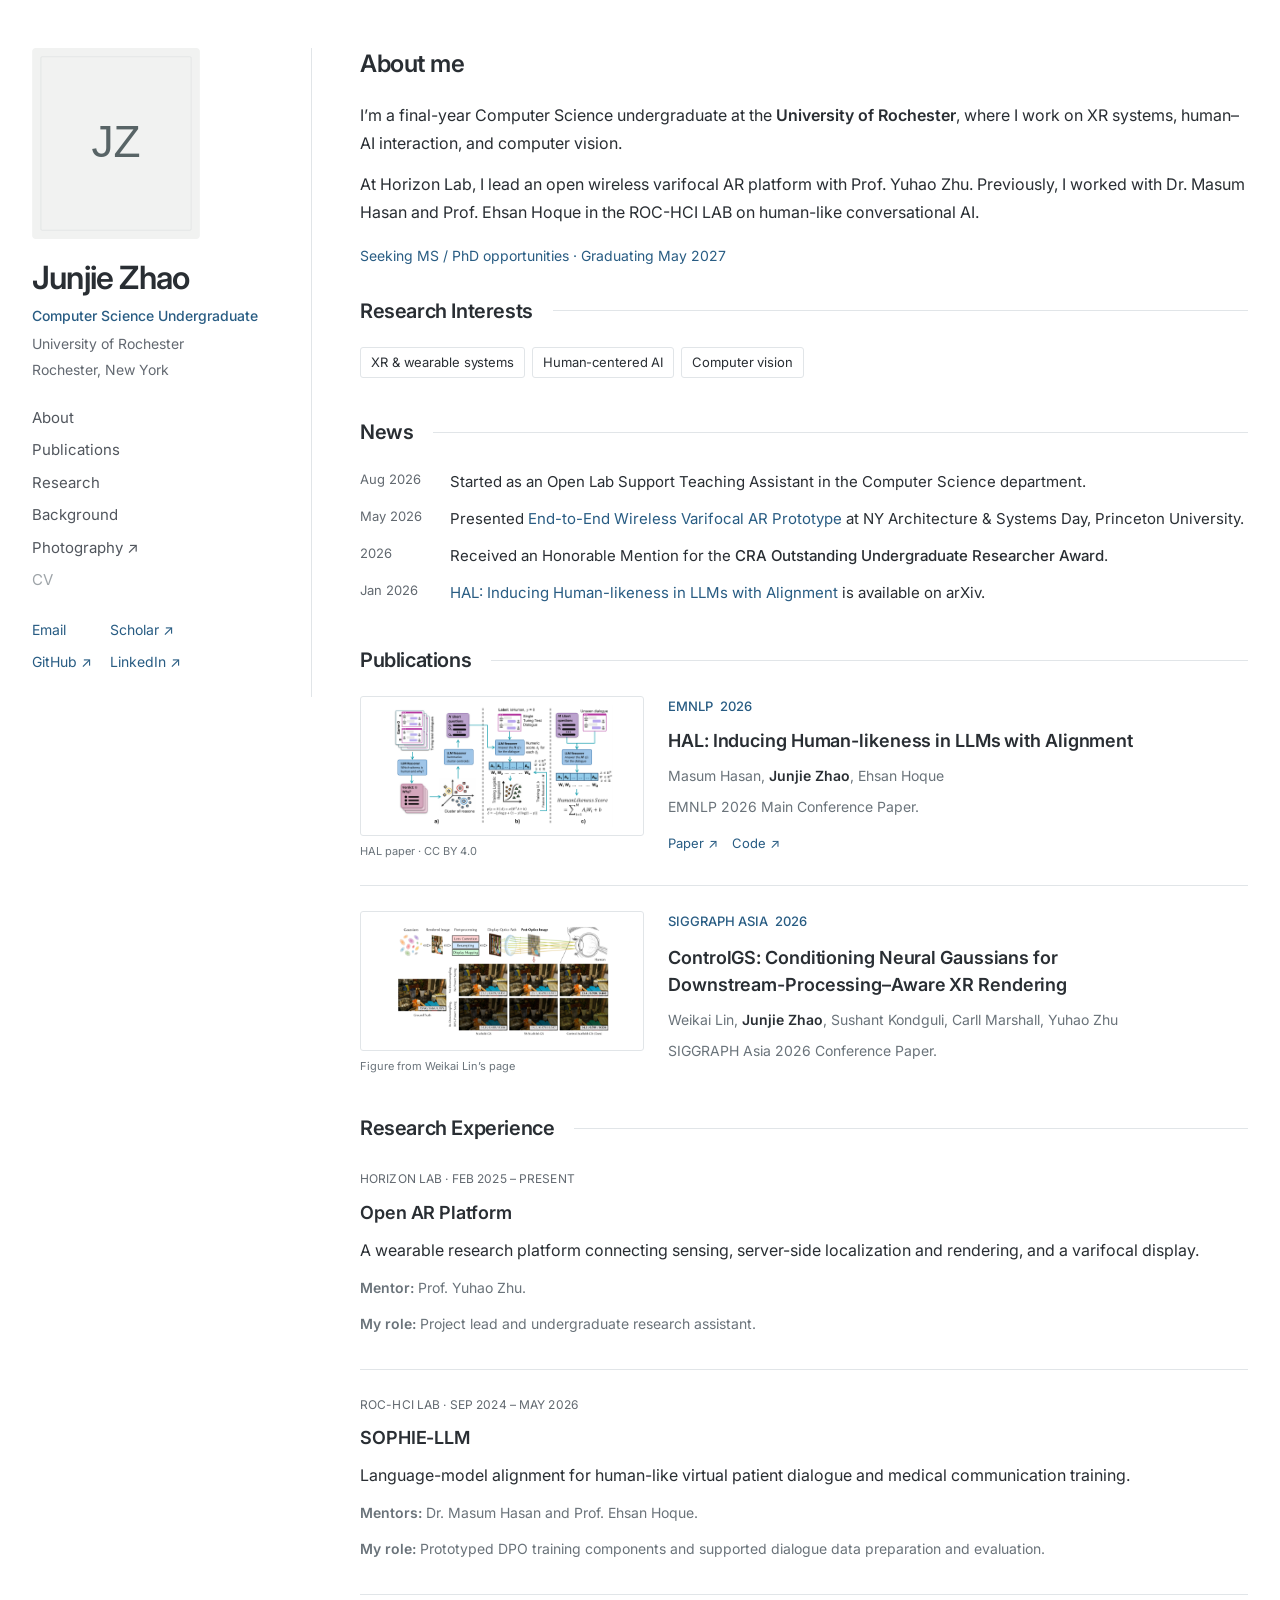
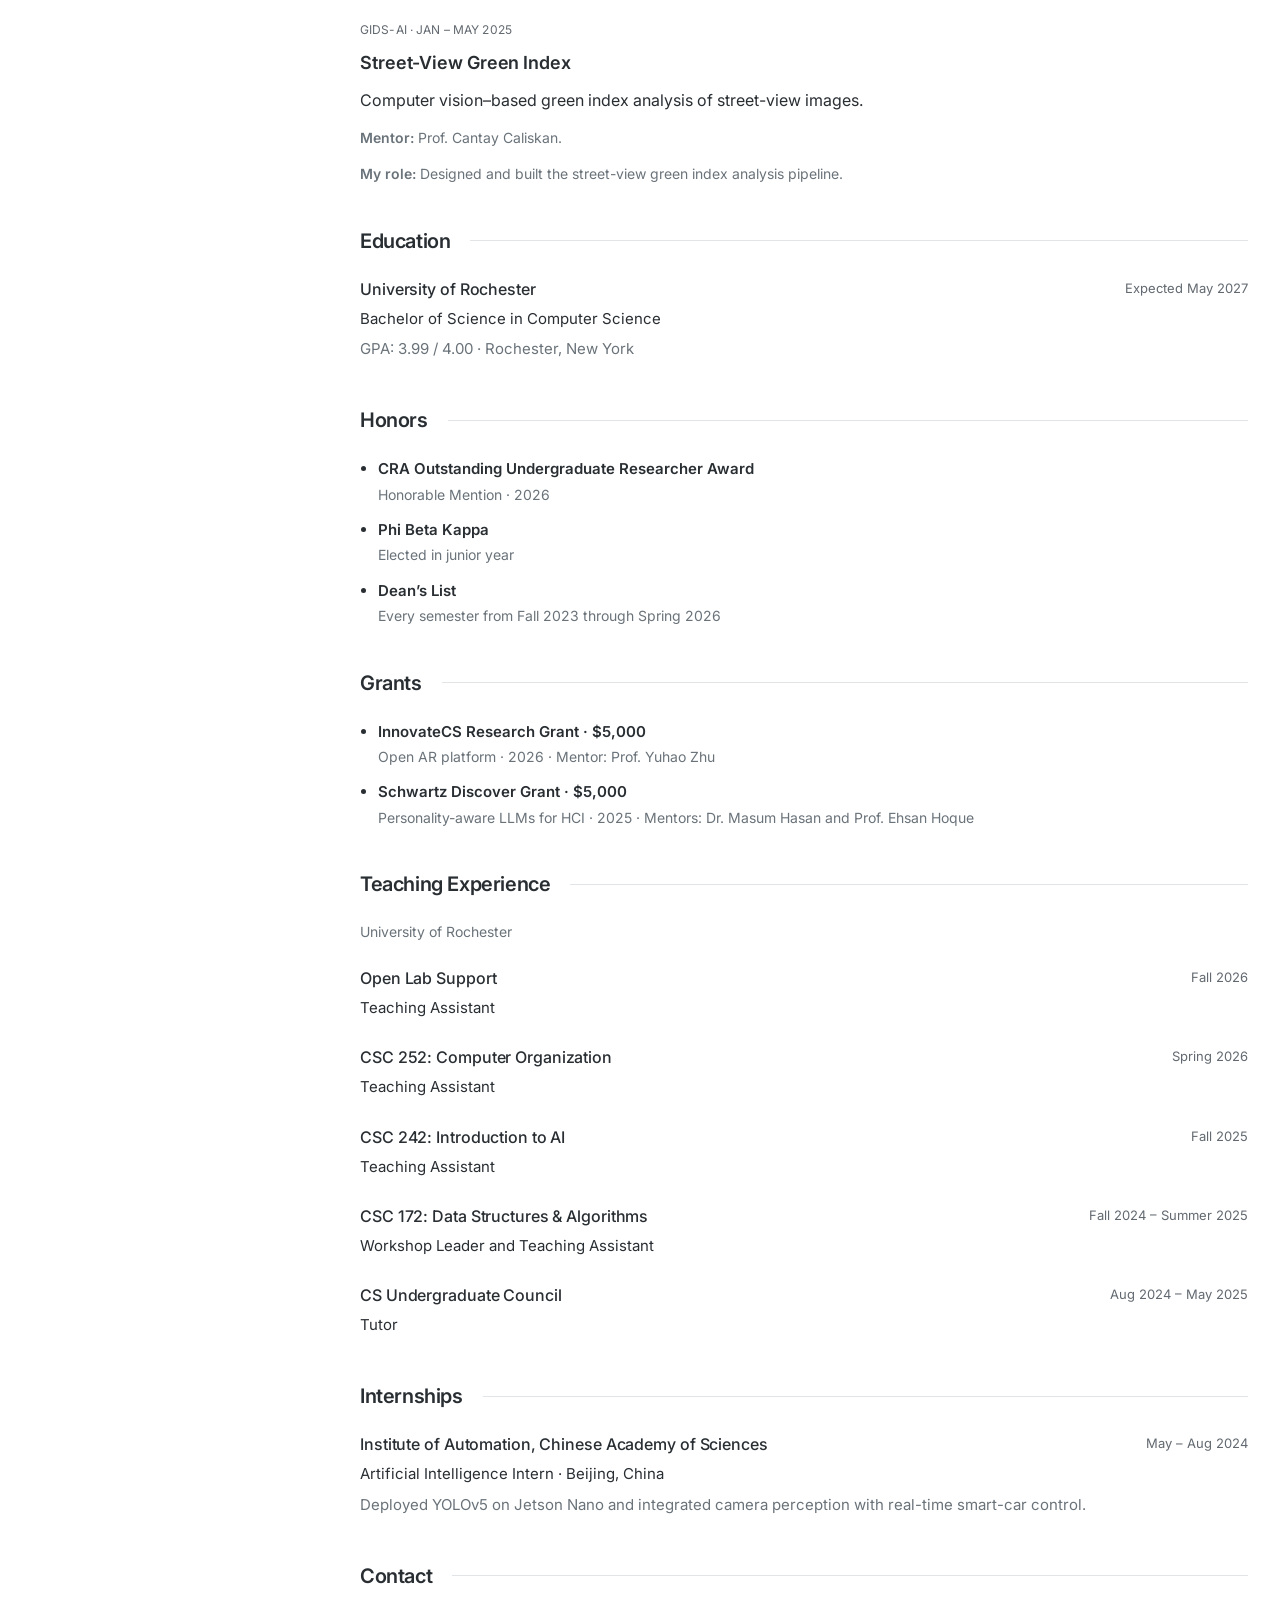
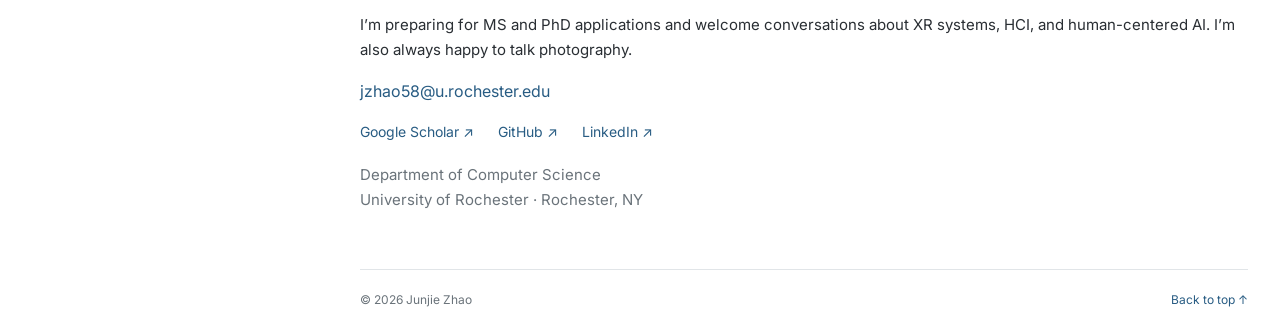
==== index.html @ 43814880 "update" ====
<!doctype html><html lang="en"><head><meta charset="utf-8"><meta name="viewport" content="width=device-width,initial-scale=1"><title>Junjie Zhao | Computer Science</title><meta name="description" content="Junjie Zhao, Computer Science undergraduate at the University of Rochester. Research in XR systems, human–AI interaction, and computer vision."><link rel="icon" href="assets/images/avatar.svg"><link rel="preconnect" href="https://fonts.googleapis.com"><link rel="preconnect" href="https://fonts.gstatic.com" crossorigin><link href="https://fonts.googleapis.com/css2?family=Inter:wght@400;500;600&amp;display=swap" rel="stylesheet"><link rel="stylesheet" href="assets/css/style.css?v=cv-pending"><script src="assets/js/sidebar.js" defer></script></head><body><a class="skip-link" href="#main">Skip to content</a><div class="page"><main id="main" class="scholar-layout">
<aside class="identity" aria-label="Profile">
 <a class="identity-image" href="#about"><img src="assets/images/avatar.svg" alt="JZ monogram; replace with a personal portrait" width="168" height="191"></a>
 <h1>Junjie Zhao</h1><p class="identity-role">Computer Science Undergraduate</p>
 <p class="identity-place">University of Rochester<br>Rochester, New York</p>
 <nav class="rail-navigation" aria-label="Page sections">
   <a href="#about">About</a>
   <a href="#publications">Publications</a>
   <a href="#research-experience">Research</a>
   <a href="#education">Background</a>
   <a href="photography.html">Photography ↗</a>
   <span class="cv-placeholder" aria-disabled="true">CV</span>
 </nav>
 <div class="identity-contact"><a href="mailto:jzhao58@u.rochester.edu">Email</a><a href="https://scholar.google.com/citations?user=uCZuYrAAAAAJ" aria-label="Google Scholar profile">Scholar ↗</a><a href="https://github.com/Junjie31415926">GitHub ↗</a><a href="https://www.linkedin.com/in/junjie-zhao-53808228b/">LinkedIn ↗</a></div>
</aside><div class="scholar-content"><div class="intro" id="about"><h2>About me</h2><p>I’m a final-year Computer Science undergraduate at the <strong>University of Rochester</strong>, where I work on XR systems, human–AI interaction, and computer vision.</p><p>At Horizon Lab, I lead an open wireless varifocal AR platform with Prof. Yuhao Zhu. Previously, I worked with Dr. Masum Hasan and Prof. Ehsan Hoque in the ROC-HCI LAB on human-like conversational AI.</p><p class="application">Seeking MS / PhD opportunities · Graduating May 2027</p></div><section id="research" aria-labelledby="research-heading">
          <div class="section-heading"><h2 id="research-heading">Research Interests</h2></div>
          <div class="interests">
            <article><h3>XR &amp; wearable systems</h3><p>End-to-end AR platforms, sensing and rendering pipelines, and optical system design.</p></article>
            <article><h3>Human-centered AI</h3><p>Human–AI interaction, conversational behavior, and interpretable language-model alignment.</p></article>
            <article><h3>Computer vision</h3><p>Scene understanding, depth-aware image analysis, and perception in real-world systems.</p></article>
          </div>
        </section><section id="news" aria-labelledby="news-heading">
          <div class="section-heading"><h2 id="news-heading">News</h2><span class="muted section-meta">Recent highlights</span></div>
          <ul class="news-list">
            <li><time datetime="2026-08">Aug 2026</time><p>Started as an Open Lab Support Teaching Assistant in the Computer Science department.</p></li>
            <li><time datetime="2026-05">May 2026</time><p>Presented <a href="#project-ar">End-to-End Wireless Varifocal AR Prototype</a> at NY Architecture &amp; Systems Day, Princeton University.</p></li>
            <li><time datetime="2026">2026</time><p>Received an Honorable Mention for the <strong>CRA Outstanding Undergraduate Researcher Award</strong>.</p></li>
            <li><time datetime="2026-01">Jan 2026</time><p><a href="https://arxiv.org/abs/2601.02813" target="_blank" rel="noopener noreferrer">HAL: Inducing Human-likeness in LLMs with Alignment</a> is available on arXiv.</p></li>
          </ul>
        </section><section id="publications" aria-labelledby="publications-heading">
          <div class="section-heading"><h2 id="publications-heading">Publications</h2></div>
          <p class="section-caption">Conference papers</p>
          <div class="publication-list">
            <article class="publication" id="pub-hal"><figure class="paper-figure"><a href="https://arxiv.org/html/2601.02813v1"><img src="assets/images/hal.png" alt="HAL pipeline: interpreting dialogue traits and computing a human-likeness score" width="640" height="360" loading="lazy"></a><figcaption><a href="https://arxiv.org/html/2601.02813v1">HAL paper · CC BY 4.0</a></figcaption></figure>
              <div class="pub-meta"><span class="venue">EMNLP</span><span>2026</span></div>
              <div class="pub-content">
                <h3><a href="https://arxiv.org/abs/2601.02813" target="_blank" rel="noopener noreferrer">HAL: Inducing Human-likeness in LLMs with Alignment</a></h3>
                <p class="authors">Masum Hasan, <strong>Junjie Zhao</strong>, Ehsan Hoque</p>
                <p class="pub-summary">EMNLP 2026 Main Conference Paper.</p>
                <div class="paper-details">
                  <a href="https://arxiv.org/abs/2601.02813" target="_blank" rel="noopener noreferrer">Paper ↗</a><a href="https://github.com/ROC-HCI/hal">Code ↗</a>
                  
                </div>
              </div>
            </article>
            <article class="publication" id="pub-controlgs"><figure class="paper-figure"><a href="https://linwk20.github.io/"><img src="assets/images/controlgs.png" alt="ControlGS rendering pipeline and visual comparisons through display optics" width="640" height="360" loading="lazy"></a><figcaption><a href="https://linwk20.github.io/">Figure from Weikai Lin’s page</a></figcaption></figure>
              <div class="pub-meta"><span class="venue">SIGGRAPH ASIA</span><span>2026</span></div>
              <div class="pub-content">
                <h3>ControlGS: Conditioning Neural Gaussians for Downstream-Processing–Aware XR Rendering</h3>
                <p class="authors">Weikai Lin, <strong>Junjie Zhao</strong>, Sushant Kondguli, Carll Marshall, Yuhao Zhu</p>
                <p class="pub-summary">SIGGRAPH Asia 2026 Conference Paper.</p>
                
              </div>
            </article>
          </div>
        </section><section id="research-experience" aria-labelledby="research-experience-heading">
          <div class="section-heading"><h2 id="research-experience-heading">Research Experience</h2></div>
          <div class="projects-grid">
            <article class="project project-featured" id="project-ar">
              <div class="project-top"><span class="small-label">HORIZON LAB · FEB 2025 – PRESENT</span></div>
              <h3>Open AR Platform</h3>
              <p>A wearable research platform connecting sensing, server-side localization and rendering, and a varifocal display.</p>
              <p class="project-role"><strong>Mentor:</strong> Prof. Yuhao Zhu.</p>
              <p class="project-role"><strong>My role:</strong> Project lead and undergraduate research assistant.</p>
            </article>
            <article class="project" id="project-hal">
              <div class="project-top"><span class="small-label">ROC-HCI LAB · SEP 2024 – MAY 2026</span></div>
              <h3>SOPHIE-LLM</h3>
              <p>Language-model alignment for human-like virtual patient dialogue and medical communication training.</p>
              <p class="project-role"><strong>Mentors:</strong> Dr. Masum Hasan and Prof. Ehsan Hoque.</p>
              <p class="project-role"><strong>My role:</strong> Prototyped DPO training components and supported dialogue data preparation and evaluation.</p>
            </article>
            <article class="project" id="project-devise">
              <div class="project-top"><span class="small-label">GIDS-AI · JAN – MAY 2025</span></div>
              <h3>Street-View Green Index</h3>
              <p>Computer vision–based green index analysis of street-view images.</p>
              <p class="project-role"><strong>Mentor:</strong> Prof. Cantay Caliskan.</p>
              <p class="project-role"><strong>My role:</strong> Designed and built the street-view green index analysis pipeline.</p>
            </article>
          </div>
        </section><section id="education" aria-labelledby="education-heading">
          <div class="section-heading"><h2 id="education-heading">Education</h2></div>
          <div class="education-row"><div><h3>University of Rochester</h3><p>Bachelor of Science in Computer Science</p><p class="muted">GPA: 3.99 / 4.00 · Rochester, New York</p></div><span class="education-year">Expected May 2027</span></div>
        </section>
        <section id="honors" aria-labelledby="honors-heading">
          <div class="section-heading"><h2 id="honors-heading">Honors</h2></div>
          <ul class="recognition-list"><li><strong>CRA Outstanding Undergraduate Researcher Award</strong><span>Honorable Mention · 2026</span></li><li><strong>Phi Beta Kappa</strong><span>Elected in junior year</span></li><li><strong>Dean’s List</strong><span>Every semester from Fall 2023 through Spring 2026</span></li></ul>
        </section>
        <section id="grants" aria-labelledby="grants-heading">
          <div class="section-heading"><h2 id="grants-heading">Grants</h2></div>
          <ul class="recognition-list"><li><strong>InnovateCS Research Grant · $5,000</strong><span>Open AR platform · 2026 · Mentor: Prof. Yuhao Zhu</span></li><li><strong>Schwartz Discover Grant · $5,000</strong><span>Personality-aware LLMs for HCI · 2025 · Mentors: Dr. Masum Hasan and Prof. Ehsan Hoque</span></li></ul>
        </section><section id="teaching-experience" aria-labelledby="teaching-experience-heading">
          <div class="section-heading"><h2 id="teaching-experience-heading">Teaching Experience</h2></div>
          <p class="experience-institution">University of Rochester</p>
          <div class="education-row"><div><h3>Open Lab Support</h3><p>Teaching Assistant</p></div><span class="education-year">Fall 2026</span></div>
          <div class="education-row"><div><h3>CSC 252: Computer Organization</h3><p>Teaching Assistant</p></div><span class="education-year">Spring 2026</span></div>
          <div class="education-row"><div><h3>CSC 242: Introduction to AI</h3><p>Teaching Assistant</p></div><span class="education-year">Fall 2025</span></div>
          <div class="education-row"><div><h3>CSC 172: Data Structures &amp; Algorithms</h3><p>Workshop Leader and Teaching Assistant</p></div><span class="education-year">Fall 2024 – Summer 2025</span></div>
          <div class="education-row"><div><h3>CS Undergraduate Council</h3><p>Tutor</p></div><span class="education-year">Aug 2024 – May 2025</span></div>
        </section>
        <section id="internships" aria-labelledby="internships-heading">
          <div class="section-heading"><h2 id="internships-heading">Internships</h2></div>
          <div class="education-row"><div><h3>Institute of Automation, Chinese Academy of Sciences</h3><p>Artificial Intelligence Intern · Beijing, China</p><p class="muted">Deployed YOLOv5 on Jetson Nano and integrated camera perception with real-time smart-car control.</p></div><span class="education-year">May – Aug 2024</span></div>
        </section><section id="contact" aria-labelledby="contact-heading">
          <div class="section-heading"><h2 id="contact-heading">Contact</h2></div>
          <p>I’m preparing for MS and PhD applications and welcome conversations about XR systems, HCI, and human-centered AI. I’m also always happy to talk photography.</p>
          <div class="contact-actions"><a class="email-link" href="mailto:jzhao58@u.rochester.edu">jzhao58@u.rochester.edu</a></div>
          <div class="contact-profiles"><a href="https://scholar.google.com/citations?user=uCZuYrAAAAAJ">Google Scholar ↗</a><a href="https://github.com/Junjie31415926">GitHub ↗</a><a href="https://www.linkedin.com/in/junjie-zhao-53808228b/">LinkedIn ↗</a></div>
          <p class="contact-address">Department of Computer Science<br>University of Rochester · Rochester, NY</p>
        </section></div></main><footer><span>© 2026 Junjie Zhao</span><a href="#about">Back to top ↑</a></footer></div></body></html>
---- assets/css/style.css ----
:root{--font-sans:"Inter",-apple-system,BlinkMacSystemFont,"Segoe UI",Arial,sans-serif}
[hidden]{display:none!important}*{box-sizing:border-box}html{scroll-padding-top:24px}body{--bg:#fff;--ink:#292e33;--muted:#6a737a;--line:#e1e5e8;--accent:#285c83;margin:0;background:var(--bg);color:var(--ink);font:16px/1.7 -apple-system,BlinkMacSystemFont,"Segoe UI",Arial,sans-serif;-webkit-font-smoothing:antialiased}.page{max-width:1000px;margin:auto;padding:42px 45px}h1,h2,h3{line-height:1.35;margin:0;font-weight:500}h1{font-size:36px;letter-spacing:-1px}h2{font-size:23px;letter-spacing:-.4px}h3{font-size:17px;letter-spacing:-.1px}a{color:var(--accent);text-decoration:none;text-underline-offset:4px}a:hover{text-decoration:underline}:focus-visible{outline:2px solid var(--accent);outline-offset:4px}p{margin:0 0 14px}strong{font-weight:600}img{max-width:100%;height:auto;display:block}.portrait{width:120px;height:120px;object-fit:cover;border-radius:50%;background:#f5f6f7}.intro{margin:0 0 32px}.intro h1{margin-bottom:5px}.affiliation{font-size:14px;color:var(--muted);margin-bottom:21px}.application{font-size:14px;color:var(--accent);margin-top:18px}.links,nav{display:flex;gap:22px;flex-wrap:wrap;font-size:14px}.links{margin-top:20px}nav a{color:var(--muted)}.top{display:flex;justify-content:space-between;align-items:baseline;gap:25px;padding-bottom:22px;margin-bottom:30px;border-bottom:1px solid var(--line)}.top>a{font-size:22px;color:var(--ink);font-weight:500}.top nav{font-size:14px;gap:20px}.intro-copy{min-width:0}section{margin-top:35px;min-width:0}.section-heading{display:flex;align-items:baseline;justify-content:space-between;gap:18px;margin-bottom:19px}.section-meta,.section-caption{display:none}.publication{margin:0 0 25px}.publication:last-child{margin-bottom:0}.pub-meta{display:flex;gap:10px;font-size:12px;color:var(--accent);margin-bottom:6px}.publication h3{font-size:17px;font-weight:500;line-height:1.5;margin-bottom:6px}.publication h3 a{color:var(--accent)}.authors{font-size:14px;margin-bottom:3px;color:var(--muted)}.authors strong{color:var(--ink)}.pub-summary{font-size:14px;margin-bottom:6px;color:var(--muted)}.paper-details{display:flex;flex-wrap:wrap;gap:18px;font-size:14px;margin-top:7px}.paper-details details{max-width:100%}.paper-details details[open]{flex-basis:100%}summary{color:var(--accent);cursor:pointer;font-size:14px}pre{background:#f7f8f9;border:1px solid var(--line);padding:16px;overflow:auto;font:12px/1.65 ui-monospace,monospace;max-width:100%}.interests{display:grid;grid-template-columns:repeat(3,minmax(0,1fr));gap:22px}.interests h3{font-size:15px;margin-bottom:7px}.interests p{font-size:14px;color:var(--muted);margin:0}.news-list{list-style:none;padding:0;margin:0}.news-list li{display:grid;grid-template-columns:80px 1fr;gap:15px;margin-bottom:10px}.news-list time{font-size:12px;line-height:2;color:var(--muted)}.news-list p{font-size:14px;margin:0}.project{padding:20px 0;border-top:1px solid var(--line)}.project:first-child{border:0;padding-top:0}.project:last-child{padding-bottom:0}.small-label{font-size:12px;color:var(--muted)}.project h3{margin:7px 0 10px}.project p{margin-bottom:12px}.project-role{font-size:14px;color:var(--muted)}.project-footnote{font-size:13px;color:var(--muted);margin-top:12px}.project details p{margin-top:12px}.tags{display:flex;flex-wrap:wrap;gap:14px;color:var(--muted);font-size:12px;margin-bottom:12px}.text-link{display:inline-block;font-size:14px;margin-top:10px}.education-row{display:flex;justify-content:space-between;align-items:start;gap:25px;margin:0 0 22px}.education-row h3{margin-bottom:5px}.education-row p{font-size:14px;margin-bottom:4px}.education-year{font-size:13px;color:var(--muted);white-space:nowrap}.recognition-list{font-size:14px;padding-left:18px;margin:15px 0 0}.recognition-list li{margin:10px 0}.recognition-list span{display:block;color:var(--muted);font-size:13px}.muted,.experience-note,.contact-address{color:var(--muted)}.experience-note{font-size:14px}.photo-grid{display:grid;grid-template-columns:repeat(3,minmax(0,1fr));gap:18px}.photo{margin:0}.photo img{width:100%;aspect-ratio:1.5;object-fit:cover}.photo-title{display:none}.photo-credit{font-size:12px;color:var(--muted)}.photo figcaption{line-height:1.6;margin-top:8px}.gallery-notice,.gallery-note{font-size:12px;color:var(--muted)}.gallery-note{margin-top:15px}.contact-actions{font-size:16px;overflow-wrap:anywhere;margin:15px 0}.contact-address{font-size:14px}footer{display:flex;justify-content:space-between;gap:20px;border-top:1px solid var(--line);margin-top:50px;padding-top:20px;color:var(--muted);font-size:12px}.skip-link{position:absolute;top:-100px;left:15px;background:#fff;z-index:5;padding:8px}.skip-link:focus{top:10px}.mini-label{color:var(--muted);font-size:13px}.divider-nav{border-top:1px solid var(--line);border-bottom:1px solid var(--line);padding:13px 0;margin:26px 0 35px}::selection{background:#d9e7f1;color:#203a50}@media(max-width:760px){.page{padding:26px 24px}.top{flex-direction:column;gap:15px}.top nav{gap:15px}.interests{grid-template-columns:1fr;gap:15px}.education-row{display:block}.education-year{white-space:normal}.photo-grid{gap:12px}.intro h1{font-size:32px}h2{font-size:22px}.links,nav{gap:18px}.news-list li{grid-template-columns:68px minmax(0,1fr);gap:12px}}@media(max-width:450px){.page{padding:23px 20px}.photo-grid{grid-template-columns:1fr}.photo{margin-bottom:12px}.news-list time{font-size:12px}.top nav{font-size:13px}}

/* Quiet typography, keyboard access, and motion that respects system settings. */
body{font-family:var(--font-sans)}
h1,h2,h3{text-wrap:balance}p,li{overflow-wrap:break-word}main,aside,.pub-content{min-width:0}
a{transition:color .16s ease,text-decoration-color .16s ease}summary{width:fit-content;max-width:100%;padding:3px 0}
details[open]>summary{margin-bottom:10px}details>pre{margin-top:10px}pre{white-space:pre-wrap;overflow-wrap:anywhere}
.paper-details a,.paper-details summary{font-size:13px}.publication h3{font-weight:500}
.intro h1,.profile-rail h1{font-family:var(--font-sans);font-weight:400}
.contact-actions{overflow-wrap:anywhere}.profile-rail>p,.small-label,.education-year,.news-list time{color:#626970}
.links a,.rail-links a{padding:3px 0}.portrait{flex-shrink:0}
@media(prefers-reduced-motion:no-preference){html{scroll-behavior:smooth}a:hover{transition-duration:.15s}}
@media(prefers-reduced-motion:reduce){*{animation:none!important;transition:none!important;scroll-behavior:auto!important}}
@media print{.page{max-width:none;padding:0}body{font-size:11pt}.profile-rail{position:static}.skip-link,nav,.rail-navigation{display:none}.publication,.project{break-inside:avoid}a{color:inherit}footer{margin-top:20px}}

.page{max-width:1280px;padding:0 32px}.scholar-layout{display:grid;grid-template-columns:280px minmax(0,1fr);gap:0}
.identity{align-self:start;position:sticky;top:var(--sidebar-offset,24px);margin-top:48px;padding:0 32px 24px 0;max-height:none;overflow:visible;border-right:1px solid var(--line)}
.identity-image{display:block;width:168px;margin-bottom:20px}.identity-image img{width:168px;height:191px;border-radius:4px}
.identity h1{font:600 32px/1.2 var(--font-sans);letter-spacing:-.8px;margin:0 0 8px}
.identity-role{font-size:14px;font-weight:500;color:var(--accent);line-height:1.5;margin:0 0 5px}.identity-place{font-size:14px;color:#636971;line-height:1.8;margin-bottom:20px}
.rail-navigation{display:flex;flex-direction:column;gap:3px;font-size:15px;margin:0}.rail-navigation a{padding:5px 0;color:#51565d}
.rail-navigation a:hover{color:var(--accent)}.beyond{border-top:1px solid var(--line);padding-top:20px;margin-top:8px}.beyond>span{display:block;font-size:12px;letter-spacing:0;text-transform:none;color:#687078;margin-bottom:10px}.beyond>a{display:flex;justify-content:space-between;font-size:14px;color:var(--accent)}
.identity-contact{display:grid;grid-template-columns:repeat(2,max-content);gap:8px 18px;margin-top:22px;font-size:14px}.identity-small{font-size:12px;color:#6a7179;margin:11px 0 0}
.scholar-content{padding:48px 0 0 48px;min-width:0}.scholar-content .intro{margin-bottom:28px}.scholar-content .intro>h2{font:600 24px/1.35 var(--font-sans);letter-spacing:-.5px;margin-bottom:21px}.scholar-content .intro>p{font-size:16px;line-height:1.75;margin-bottom:13px}.scholar-content .intro .application{font-size:14px;margin-top:18px;color:var(--accent)}
.scholar-content section{margin-top:40px}.section-heading{margin-bottom:22px;display:flex;align-items:center;gap:20px}.section-heading:after{content:"";height:1px;background:var(--line);flex:1}.section-heading h2{font:600 20px/1.4 var(--font-sans);text-transform:none;letter-spacing:-.4px;color:var(--ink)}
#research .interests{display:flex;flex-wrap:wrap;gap:7px}#research .interests article{border:1px solid var(--line);padding:5px 10px;border-radius:3px}#research .interests h3{font:400 13px/1.5 var(--font-sans);margin:0}#research .interests p{display:none}#research{margin-top:22px}
 .news-list li{grid-template-columns:76px minmax(0,1fr);gap:14px;margin-bottom:10px}.news-list time{font-size:13px;line-height:1.8}.news-list p{font-size:15px;line-height:1.8}.news-list strong{font-weight:500}
.publication{display:grid;grid-template-columns:minmax(180px,32%) minmax(0,1fr);gap:0 24px;padding:0 0 25px;margin:0 0 25px;border-bottom:1px solid var(--line)}.publication:last-child{border-bottom:0;padding-bottom:0;margin-bottom:0}
.publication .paper-figure{grid-column:1;grid-row:1/3;align-self:stretch;display:flex;flex-direction:column;min-height:0;margin:0}.paper-figure>a{position:relative;display:block;flex:1;min-height:140px;background:white;border:1px solid var(--line);border-radius:3px}.paper-figure img{position:absolute;inset:8px;width:calc(100% - 16px);height:calc(100% - 16px);object-fit:contain}.paper-figure figcaption{flex:none;font-size:11px;line-height:1.5;margin-top:7px;color:var(--muted)}.paper-figure figcaption a{color:var(--muted)}
.publication .pub-meta{grid-column:2;display:flex;flex-wrap:wrap;gap:7px;font-size:13px;font-weight:500;line-height:1.6;margin:0 0 7px}.publication .pub-content{grid-column:2}.publication h3,.publication h3 a{font:600 18px/1.5 var(--font-sans);color:var(--ink);text-decoration:none}.publication h3 a:hover{text-decoration:underline;text-decoration-thickness:1px}.publication h3{margin-bottom:9px}.authors{font-size:14px;line-height:1.8}.pub-summary{font-size:14px;line-height:1.75;margin-top:7px}.paper-details{gap:14px;margin-top:9px}.paper-details>a{padding:3px 0}.paper-details a,.paper-details summary{font-size:13px}
.project h3{font:600 18px/1.5 var(--font-sans)}.project p{font-size:16px;line-height:1.75}.project .project-role{font-size:14px}.project .project-footnote{font-size:13px}.small-label{font-size:12px;letter-spacing:.01em}.tags{font-size:13px;gap:14px}.project summary{font-size:14px}.education-row h3{font:500 16px/1.5 var(--font-sans)}.education-row p,.recognition-list{font-size:15px;line-height:1.75}.education-row{gap:14px}.education-year{font-size:13px}.recognition-list span{font-size:14px}.experience-note{font-size:14px}.scholar-content #contact p{font-size:15px}.contact-actions{font-size:16px}.page>footer{margin:42px 0 0 328px;padding:20px 0 26px;font-size:12px}
@media(max-width:1000px){.scholar-layout{grid-template-columns:250px minmax(0,1fr)}.identity{padding-right:28px}.scholar-content{padding-left:32px}.publication{grid-template-columns:minmax(168px,32%) minmax(0,1fr);gap:0 20px}.page>footer{margin-left:282px}.education-row{display:block}}
@media(max-width:820px){.page{padding:0 24px}.scholar-layout{display:block}.identity{position:static;top:auto;margin-top:0;max-height:none;padding:30px 0 24px;border-right:0;border-bottom:1px solid var(--line)}.identity-image{float:right;width:104px;margin:0 0 18px 20px}.identity-image img{width:104px;height:118px}.identity h1{font-size:32px}.identity-place{margin-bottom:18px}.rail-navigation{clear:both;flex-direction:row;flex-wrap:wrap;gap:5px 19px;margin:0}.beyond{padding:15px 0 0;margin:13px 0 0;display:flex;align-items:baseline;gap:20px}.beyond>span{margin:0}.beyond>a{gap:20px}.identity-contact{margin-top:15px}.identity-small{display:none}.scholar-content{padding:29px 0 0}.scholar-content .intro>h2{font-size:24px}.scholar-content .intro>p{font-size:16px}.page>footer{margin:35px 0 0}.publication{grid-template-columns:minmax(180px,32%) minmax(0,1fr)}}
@media(max-width:440px){.page{padding:0 20px}.publication{grid-template-columns:1fr}.publication .paper-figure{grid-column:1;grid-row:auto;width:100%;margin-bottom:14px}.paper-figure>a{max-width:none;min-height:0}.paper-figure figcaption{font-size:11px}.publication .pub-meta,.publication .pub-content{grid-column:1}.publication h3,.publication h3 a{font-size:18px}.authors{font-size:14px}.identity-role{max-width:170px}.news-list li{grid-template-columns:70px minmax(0,1fr);gap:10px}}
@media print{.identity{position:static;top:auto;margin-top:0;max-height:none}.scholar-layout{grid-template-columns:170px 1fr}.scholar-content{padding:0 0 0 25px}.identity{padding-top:0}.paper-figure{break-inside:avoid}.page>footer{margin-left:0}}

body.photo-page{background:#fff}.photo-page .page{max-width:1000px;padding:38px 36px}.photo-top{display:flex;justify-content:space-between;align-items:baseline;gap:24px;border-bottom:1px solid var(--line);padding-bottom:20px}.photo-top>a{color:var(--ink);font:600 20px/1.4 var(--font-sans);letter-spacing:-.4px}.photo-top nav{font-size:14px;gap:20px}.photo-top [aria-current]{color:var(--accent)}
.photo-intro{max-width:640px;padding:55px 0 18px}.photo-intro h1{font:600 36px/1.2 var(--font-sans);letter-spacing:-1px;margin-bottom:18px}.photo-intro p{color:var(--muted);font-size:16px;line-height:1.9}.photo-page #photography{margin:18px 0 0}.photo-page #photography>.section-heading{display:none}.photo-page .gallery-notice{max-width:670px;font-size:13px;line-height:1.8;margin-bottom:24px}.photo-page .photo-grid{grid-template-columns:1fr 1fr;gap:32px 25px}.photo-page .photo:first-child{grid-column:1/-1}.photo-page .photo:first-child img{aspect-ratio:1.8}.photo-page .photo img{aspect-ratio:1.25;border-radius:2px;transition:opacity .2s}.photo-page .photo a:hover img{opacity:.91}.photo-page .photo figcaption{display:flex;justify-content:space-between;flex-wrap:wrap;gap:5px;margin-top:12px}.photo-page .photo-title{display:inline;font-size:14px;color:var(--ink)}.photo-page .photo-credit{font-size:12px}.photo-page .gallery-note{margin:30px 0;font-size:12px}.photo-page footer{margin:42px 0 0;padding:20px 0;font-size:12px}
@media(max-width:600px){.photo-page .page{padding:26px 22px}.photo-top{align-items:center}.photo-top nav{gap:13px}.photo-intro{padding-top:38px}.photo-intro h1{font-size:32px}.photo-page .photo-grid{grid-template-columns:1fr;gap:28px}.photo-page .photo:first-child{grid-column:auto}.photo-page .photo:first-child img{aspect-ratio:1.5}.photo-page .photo img{aspect-ratio:1.5}}

/* Separate academic background, teaching, and industry experience. */
.experience-institution{font-size:14px;color:var(--muted);margin:0 0 22px}
#teaching-experience .education-row{margin-bottom:20px}
#teaching-experience .education-row:last-child,#internships .education-row:last-child{margin-bottom:0}
.rail-navigation{gap:1px}.rail-navigation a{padding-top:3px;padding-bottom:3px}

.contact-profiles{display:flex;flex-wrap:wrap;gap:12px 24px;margin:0 0 18px;font-size:14px}

/* Stack paper figures before the text when two columns would become cramped. */
@media(max-width:600px){
 .publication{grid-template-columns:minmax(0,1fr)}
 .publication .paper-figure{grid-column:1;grid-row:auto;display:block;width:100%;max-width:360px;margin:0 0 18px}
 .paper-figure>a{min-height:0;aspect-ratio:1.8}
 .publication .pub-meta,.publication .pub-content{grid-column:1}
}

/* CV remains inactive until the external document link is supplied. */
.cv-placeholder{color:var(--muted);opacity:.65}
.rail-navigation .cv-placeholder{padding:3px 0}
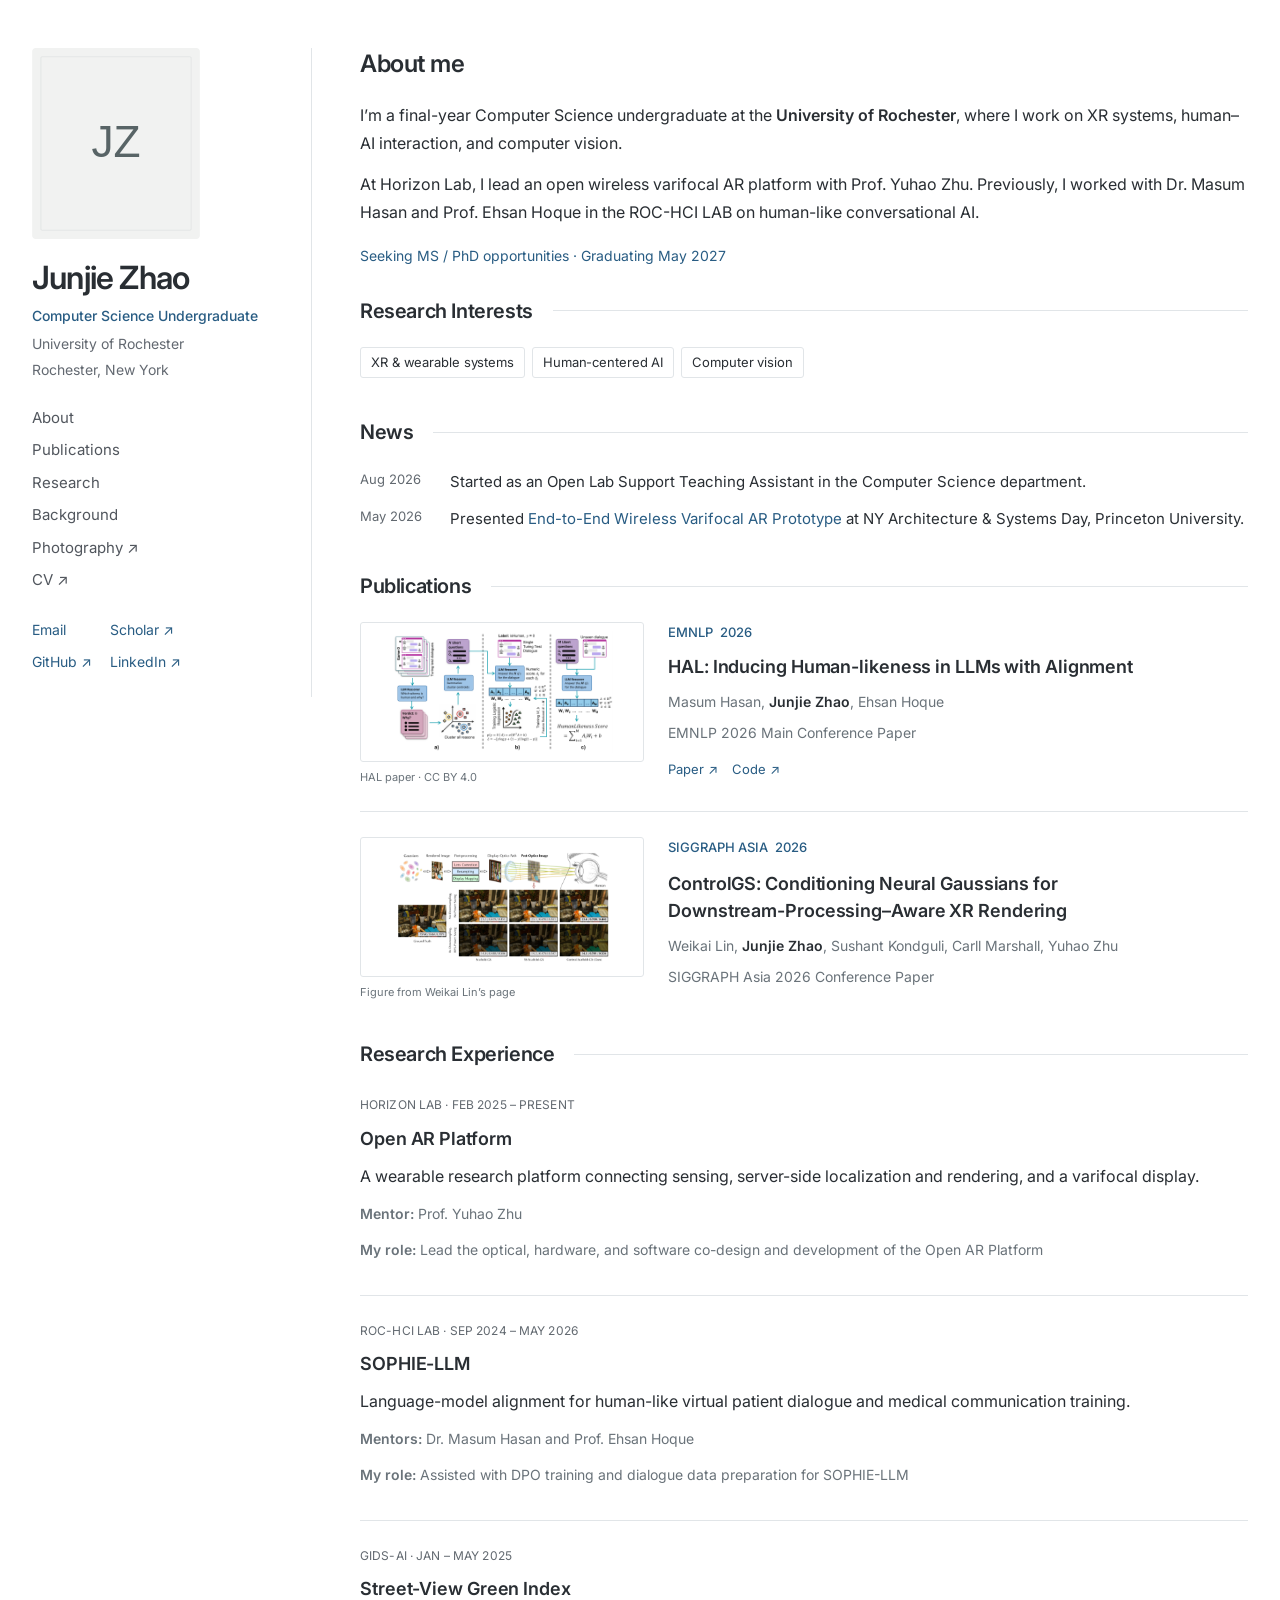
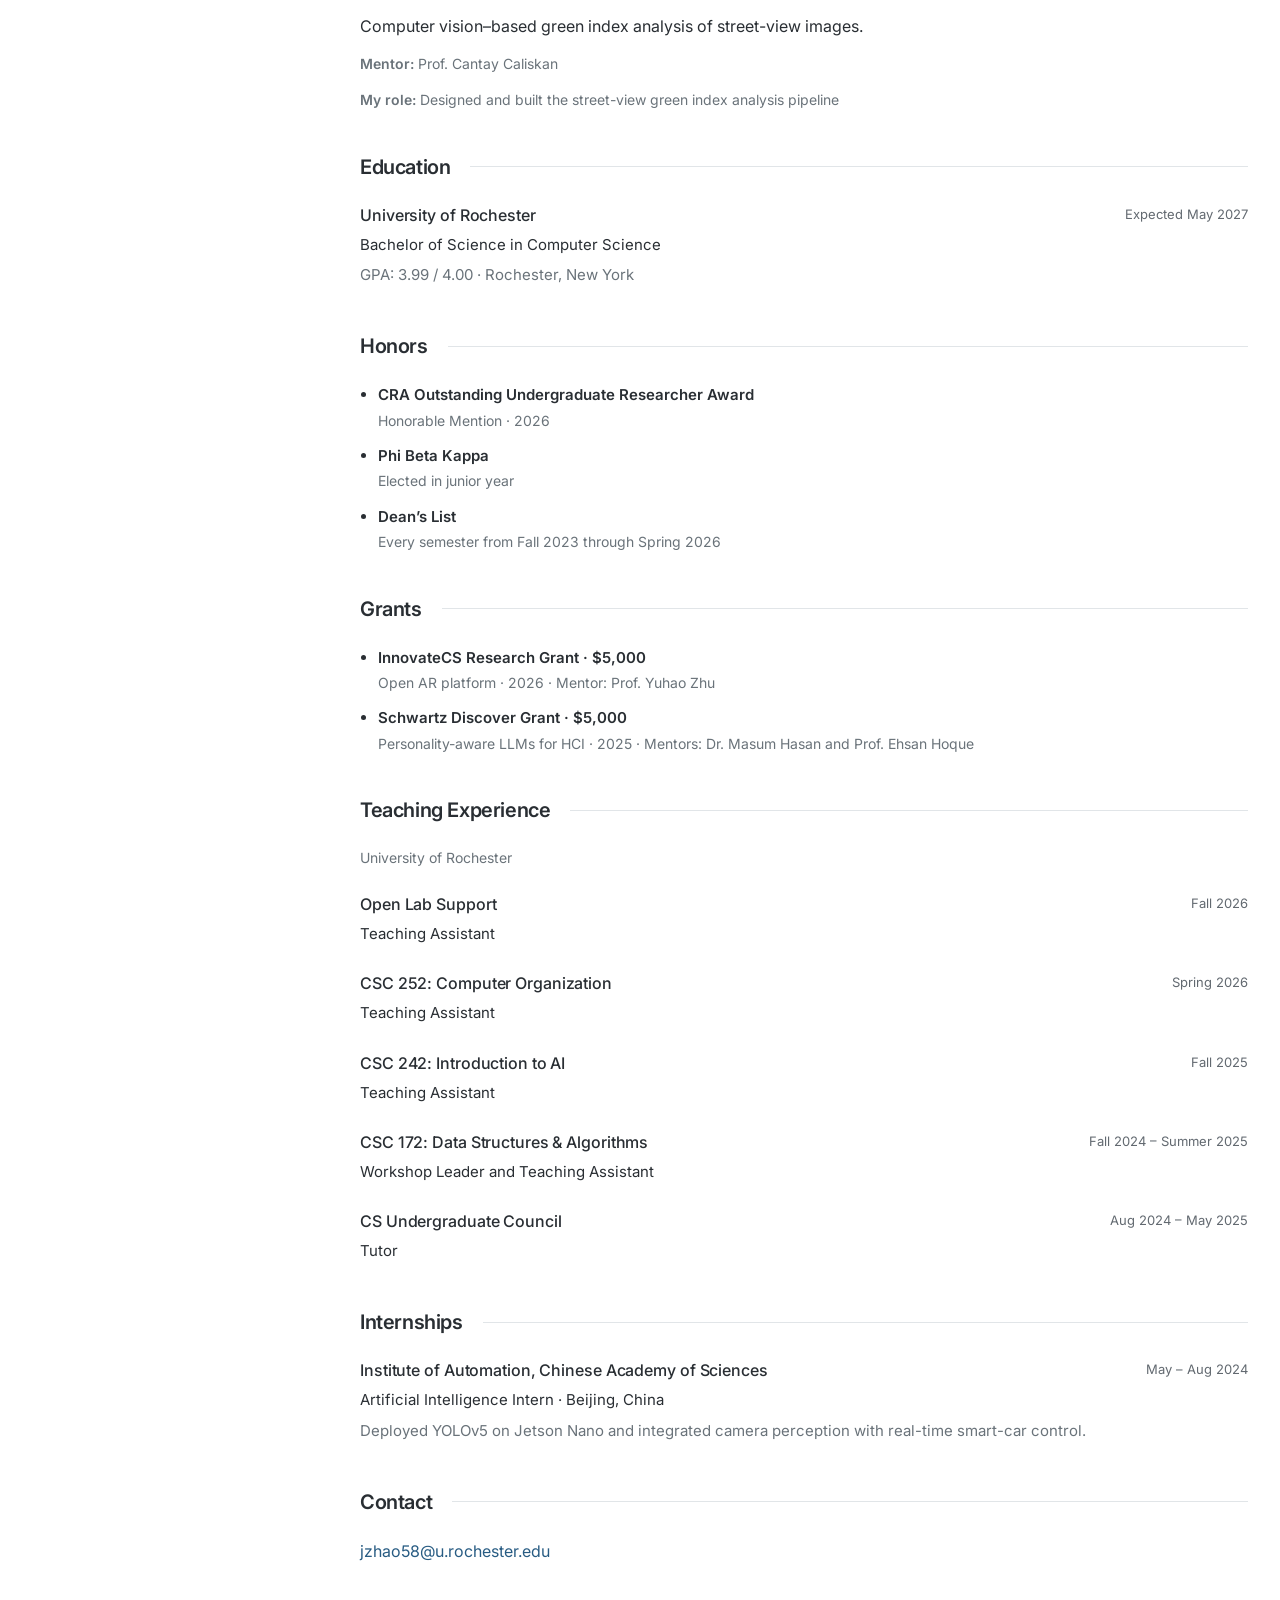
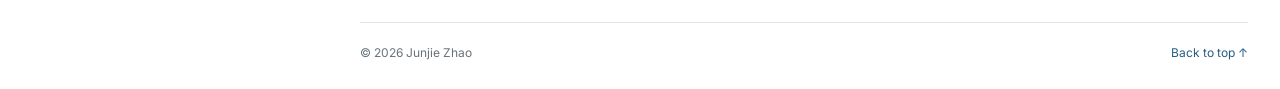
==== commit 8a5db3bc: "update" ====
--- a/index.html
+++ b/index.html
@@ -1,4 +1,17 @@
-<!doctype html><html lang="en"><head><meta charset="utf-8"><meta name="viewport" content="width=device-width,initial-scale=1"><title>Junjie Zhao | Computer Science</title><meta name="description" content="Junjie Zhao, Computer Science undergraduate at the University of Rochester. Research in XR systems, human–AI interaction, and computer vision."><link rel="icon" href="assets/images/avatar.svg"><link rel="preconnect" href="https://fonts.googleapis.com"><link rel="preconnect" href="https://fonts.gstatic.com" crossorigin><link href="https://fonts.googleapis.com/css2?family=Inter:wght@400;500;600&amp;display=swap" rel="stylesheet"><link rel="stylesheet" href="assets/css/style.css?v=cv-pending"><script src="assets/js/sidebar.js" defer></script></head><body><a class="skip-link" href="#main">Skip to content</a><div class="page"><main id="main" class="scholar-layout">
+<!doctype html><html lang="en"><head><script>
+// Fresh homepage visits and reloads start at About; keep section links and history navigation.
+(() => {
+  const navigation = performance.getEntriesByType('navigation')[0];
+  if (location.hash || (navigation && navigation.type === 'back_forward')) return;
+  if ('scrollRestoration' in history) history.scrollRestoration = 'manual';
+  window.addEventListener('pageshow', (event) => {
+    if (!event.persisted && !location.hash) {
+      window.scrollTo({ top: 0, left: 0, behavior: 'instant' });
+    }
+    if ('scrollRestoration' in history) history.scrollRestoration = 'auto';
+  }, { once: true });
+})();
+</script><meta charset="utf-8"><meta name="viewport" content="width=device-width,initial-scale=1"><title>Junjie Zhao | Computer Science</title><meta name="description" content="Junjie Zhao, Computer Science undergraduate at the University of Rochester. Research in XR systems, human–AI interaction, and computer vision."><link rel="icon" href="assets/images/avatar.svg"><link rel="preconnect" href="https://fonts.googleapis.com"><link rel="preconnect" href="https://fonts.gstatic.com" crossorigin><link href="https://fonts.googleapis.com/css2?family=Inter:wght@400;500;600&amp;display=swap" rel="stylesheet"><link rel="stylesheet" href="assets/css/style.css?v=cv-pdf"><script src="assets/js/sidebar.js" defer></script></head><body><a class="skip-link" href="#main">Skip to content</a><div class="page"><main id="main" class="scholar-layout">
 <aside class="identity" aria-label="Profile">
  <a class="identity-image" href="#about"><img src="assets/images/avatar.svg" alt="JZ monogram; replace with a personal portrait" width="168" height="191"></a>
  <h1>Junjie Zhao</h1><p class="identity-role">Computer Science Undergraduate</p>
@@ -9,7 +22,7 @@
    <a href="#research-experience">Research</a>
    <a href="#education">Background</a>
    <a href="photography.html">Photography ↗</a>
-   <span class="cv-placeholder" aria-disabled="true">CV</span>
+   <a href="assets/Junjie-Zhao-CV.pdf" target="_blank" rel="noopener noreferrer">CV ↗</a>
  </nav>
  <div class="identity-contact"><a href="mailto:jzhao58@u.rochester.edu">Email</a><a href="https://scholar.google.com/citations?user=uCZuYrAAAAAJ" aria-label="Google Scholar profile">Scholar ↗</a><a href="https://github.com/Junjie31415926">GitHub ↗</a><a href="https://www.linkedin.com/in/junjie-zhao-53808228b/">LinkedIn ↗</a></div>
 </aside><div class="scholar-content"><div class="intro" id="about"><h2>About me</h2><p>I’m a final-year Computer Science undergraduate at the <strong>University of Rochester</strong>, where I work on XR systems, human–AI interaction, and computer vision.</p><p>At Horizon Lab, I lead an open wireless varifocal AR platform with Prof. Yuhao Zhu. Previously, I worked with Dr. Masum Hasan and Prof. Ehsan Hoque in the ROC-HCI LAB on human-like conversational AI.</p><p class="application">Seeking MS / PhD opportunities · Graduating May 2027</p></div><section id="research" aria-labelledby="research-heading">
@@ -24,8 +37,6 @@
           <ul class="news-list">
             <li><time datetime="2026-08">Aug 2026</time><p>Started as an Open Lab Support Teaching Assistant in the Computer Science department.</p></li>
             <li><time datetime="2026-05">May 2026</time><p>Presented <a href="#project-ar">End-to-End Wireless Varifocal AR Prototype</a> at NY Architecture &amp; Systems Day, Princeton University.</p></li>
-            <li><time datetime="2026">2026</time><p>Received an Honorable Mention for the <strong>CRA Outstanding Undergraduate Researcher Award</strong>.</p></li>
-            <li><time datetime="2026-01">Jan 2026</time><p><a href="https://arxiv.org/abs/2601.02813" target="_blank" rel="noopener noreferrer">HAL: Inducing Human-likeness in LLMs with Alignment</a> is available on arXiv.</p></li>
           </ul>
         </section><section id="publications" aria-labelledby="publications-heading">
           <div class="section-heading"><h2 id="publications-heading">Publications</h2></div>
@@ -36,7 +47,7 @@
               <div class="pub-content">
                 <h3><a href="https://arxiv.org/abs/2601.02813" target="_blank" rel="noopener noreferrer">HAL: Inducing Human-likeness in LLMs with Alignment</a></h3>
                 <p class="authors">Masum Hasan, <strong>Junjie Zhao</strong>, Ehsan Hoque</p>
-                <p class="pub-summary">EMNLP 2026 Main Conference Paper.</p>
+                <p class="pub-summary">EMNLP 2026 Main Conference Paper</p>
                 <div class="paper-details">
                   <a href="https://arxiv.org/abs/2601.02813" target="_blank" rel="noopener noreferrer">Paper ↗</a><a href="https://github.com/ROC-HCI/hal">Code ↗</a>
                   
@@ -48,7 +59,7 @@
               <div class="pub-content">
                 <h3>ControlGS: Conditioning Neural Gaussians for Downstream-Processing–Aware XR Rendering</h3>
                 <p class="authors">Weikai Lin, <strong>Junjie Zhao</strong>, Sushant Kondguli, Carll Marshall, Yuhao Zhu</p>
-                <p class="pub-summary">SIGGRAPH Asia 2026 Conference Paper.</p>
+                <p class="pub-summary">SIGGRAPH Asia 2026 Conference Paper</p>
                 
               </div>
             </article>
@@ -60,22 +71,22 @@
               <div class="project-top"><span class="small-label">HORIZON LAB · FEB 2025 – PRESENT</span></div>
               <h3>Open AR Platform</h3>
               <p>A wearable research platform connecting sensing, server-side localization and rendering, and a varifocal display.</p>
-              <p class="project-role"><strong>Mentor:</strong> Prof. Yuhao Zhu.</p>
-              <p class="project-role"><strong>My role:</strong> Project lead and undergraduate research assistant.</p>
+              <p class="project-role"><strong>Mentor:</strong> Prof. Yuhao Zhu</p>
+              <p class="project-role"><strong>My role:</strong> Lead the optical, hardware, and software co-design and development of the Open AR Platform</p>
             </article>
             <article class="project" id="project-hal">
               <div class="project-top"><span class="small-label">ROC-HCI LAB · SEP 2024 – MAY 2026</span></div>
               <h3>SOPHIE-LLM</h3>
               <p>Language-model alignment for human-like virtual patient dialogue and medical communication training.</p>
-              <p class="project-role"><strong>Mentors:</strong> Dr. Masum Hasan and Prof. Ehsan Hoque.</p>
-              <p class="project-role"><strong>My role:</strong> Prototyped DPO training components and supported dialogue data preparation and evaluation.</p>
+              <p class="project-role"><strong>Mentors:</strong> Dr. Masum Hasan and Prof. Ehsan Hoque</p>
+              <p class="project-role"><strong>My role:</strong> Assisted with DPO training and dialogue data preparation for SOPHIE-LLM</p>
             </article>
             <article class="project" id="project-devise">
               <div class="project-top"><span class="small-label">GIDS-AI · JAN – MAY 2025</span></div>
               <h3>Street-View Green Index</h3>
               <p>Computer vision–based green index analysis of street-view images.</p>
-              <p class="project-role"><strong>Mentor:</strong> Prof. Cantay Caliskan.</p>
-              <p class="project-role"><strong>My role:</strong> Designed and built the street-view green index analysis pipeline.</p>
+              <p class="project-role"><strong>Mentor:</strong> Prof. Cantay Caliskan</p>
+              <p class="project-role"><strong>My role:</strong> Designed and built the street-view green index analysis pipeline</p>
             </article>
           </div>
         </section><section id="education" aria-labelledby="education-heading">
@@ -103,8 +114,5 @@
           <div class="education-row"><div><h3>Institute of Automation, Chinese Academy of Sciences</h3><p>Artificial Intelligence Intern · Beijing, China</p><p class="muted">Deployed YOLOv5 on Jetson Nano and integrated camera perception with real-time smart-car control.</p></div><span class="education-year">May – Aug 2024</span></div>
         </section><section id="contact" aria-labelledby="contact-heading">
           <div class="section-heading"><h2 id="contact-heading">Contact</h2></div>
-          <p>I’m preparing for MS and PhD applications and welcome conversations about XR systems, HCI, and human-centered AI. I’m also always happy to talk photography.</p>
           <div class="contact-actions"><a class="email-link" href="mailto:jzhao58@u.rochester.edu">jzhao58@u.rochester.edu</a></div>
-          <div class="contact-profiles"><a href="https://scholar.google.com/citations?user=uCZuYrAAAAAJ">Google Scholar ↗</a><a href="https://github.com/Junjie31415926">GitHub ↗</a><a href="https://www.linkedin.com/in/junjie-zhao-53808228b/">LinkedIn ↗</a></div>
-          <p class="contact-address">Department of Computer Science<br>University of Rochester · Rochester, NY</p>
         </section></div></main><footer><span>© 2026 Junjie Zhao</span><a href="#about">Back to top ↑</a></footer></div></body></html>
--- a/assets/css/style.css
+++ b/assets/css/style.css
@@ -55,6 +55,4 @@
  .publication .pub-meta,.publication .pub-content{grid-column:1}
 }
 
-/* CV remains inactive until the external document link is supplied. */
-.cv-placeholder{color:var(--muted);opacity:.65}
-.rail-navigation .cv-placeholder{padding:3px 0}
+
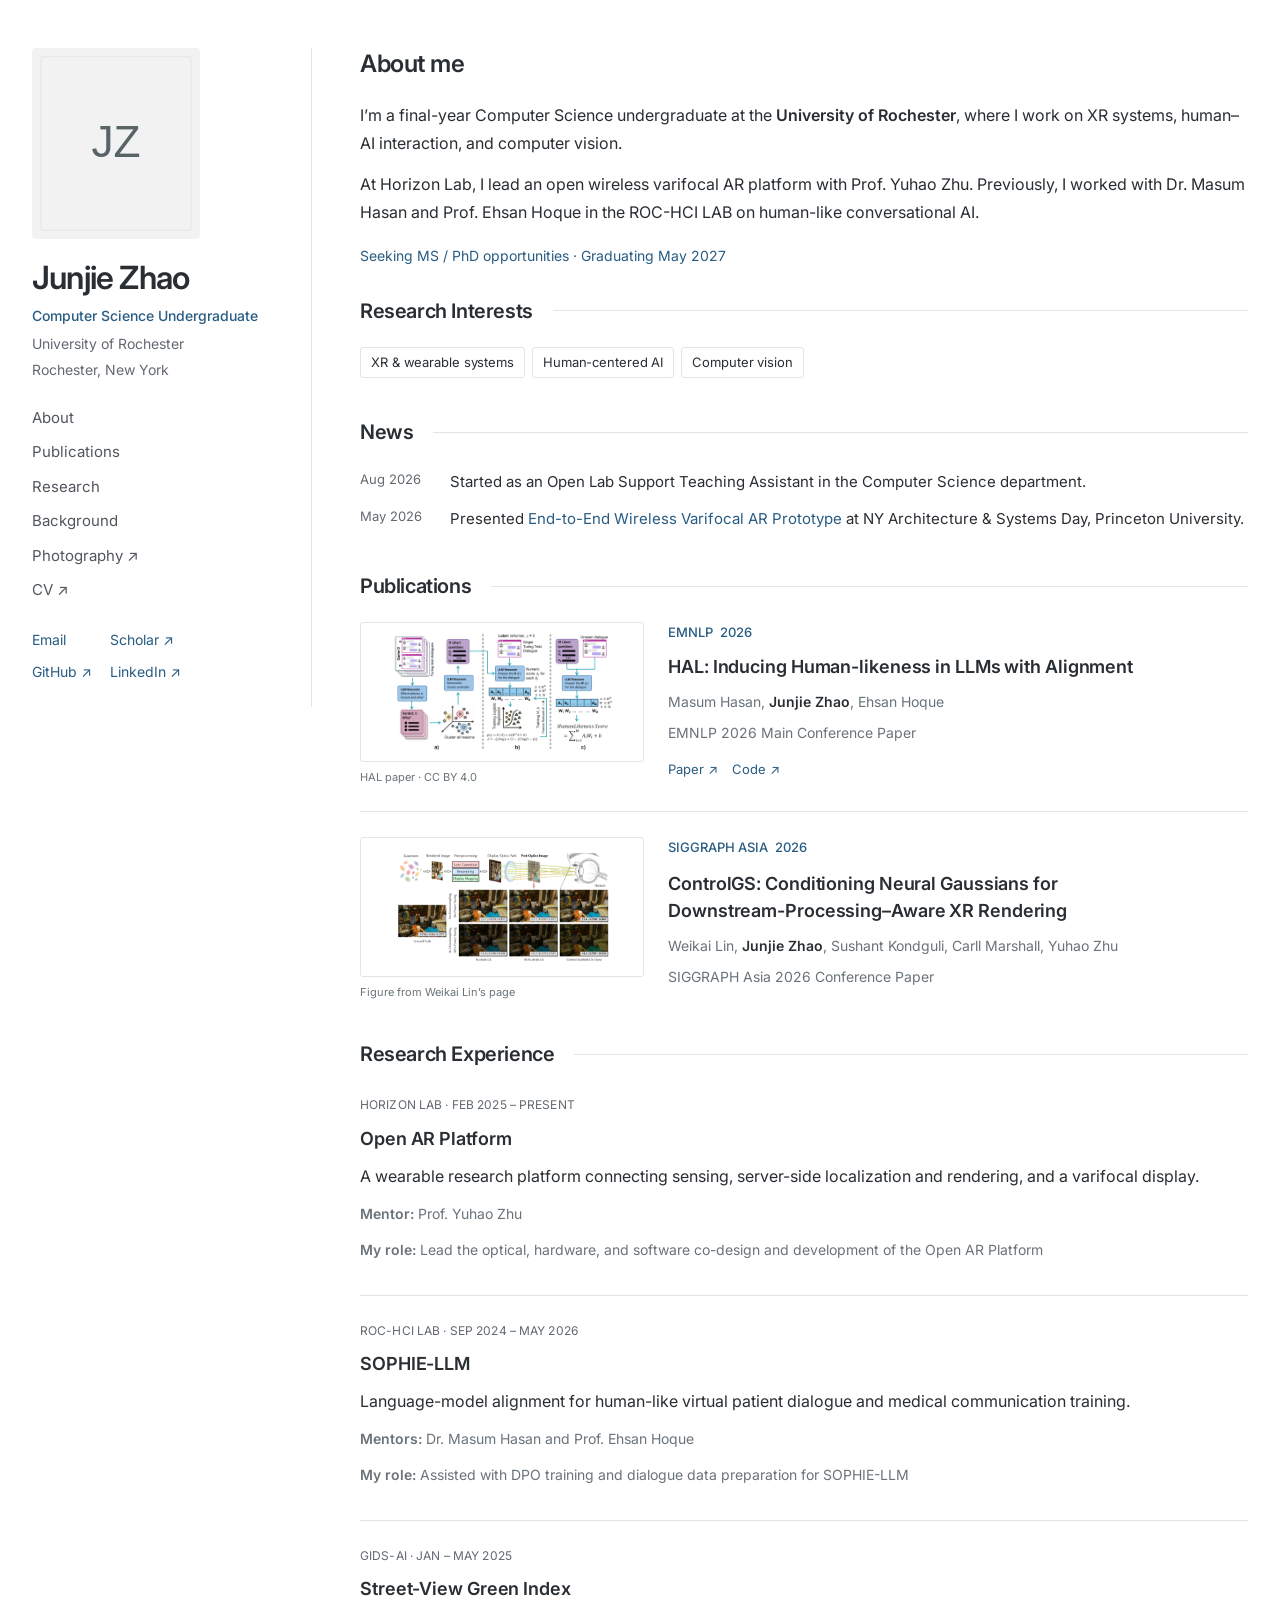
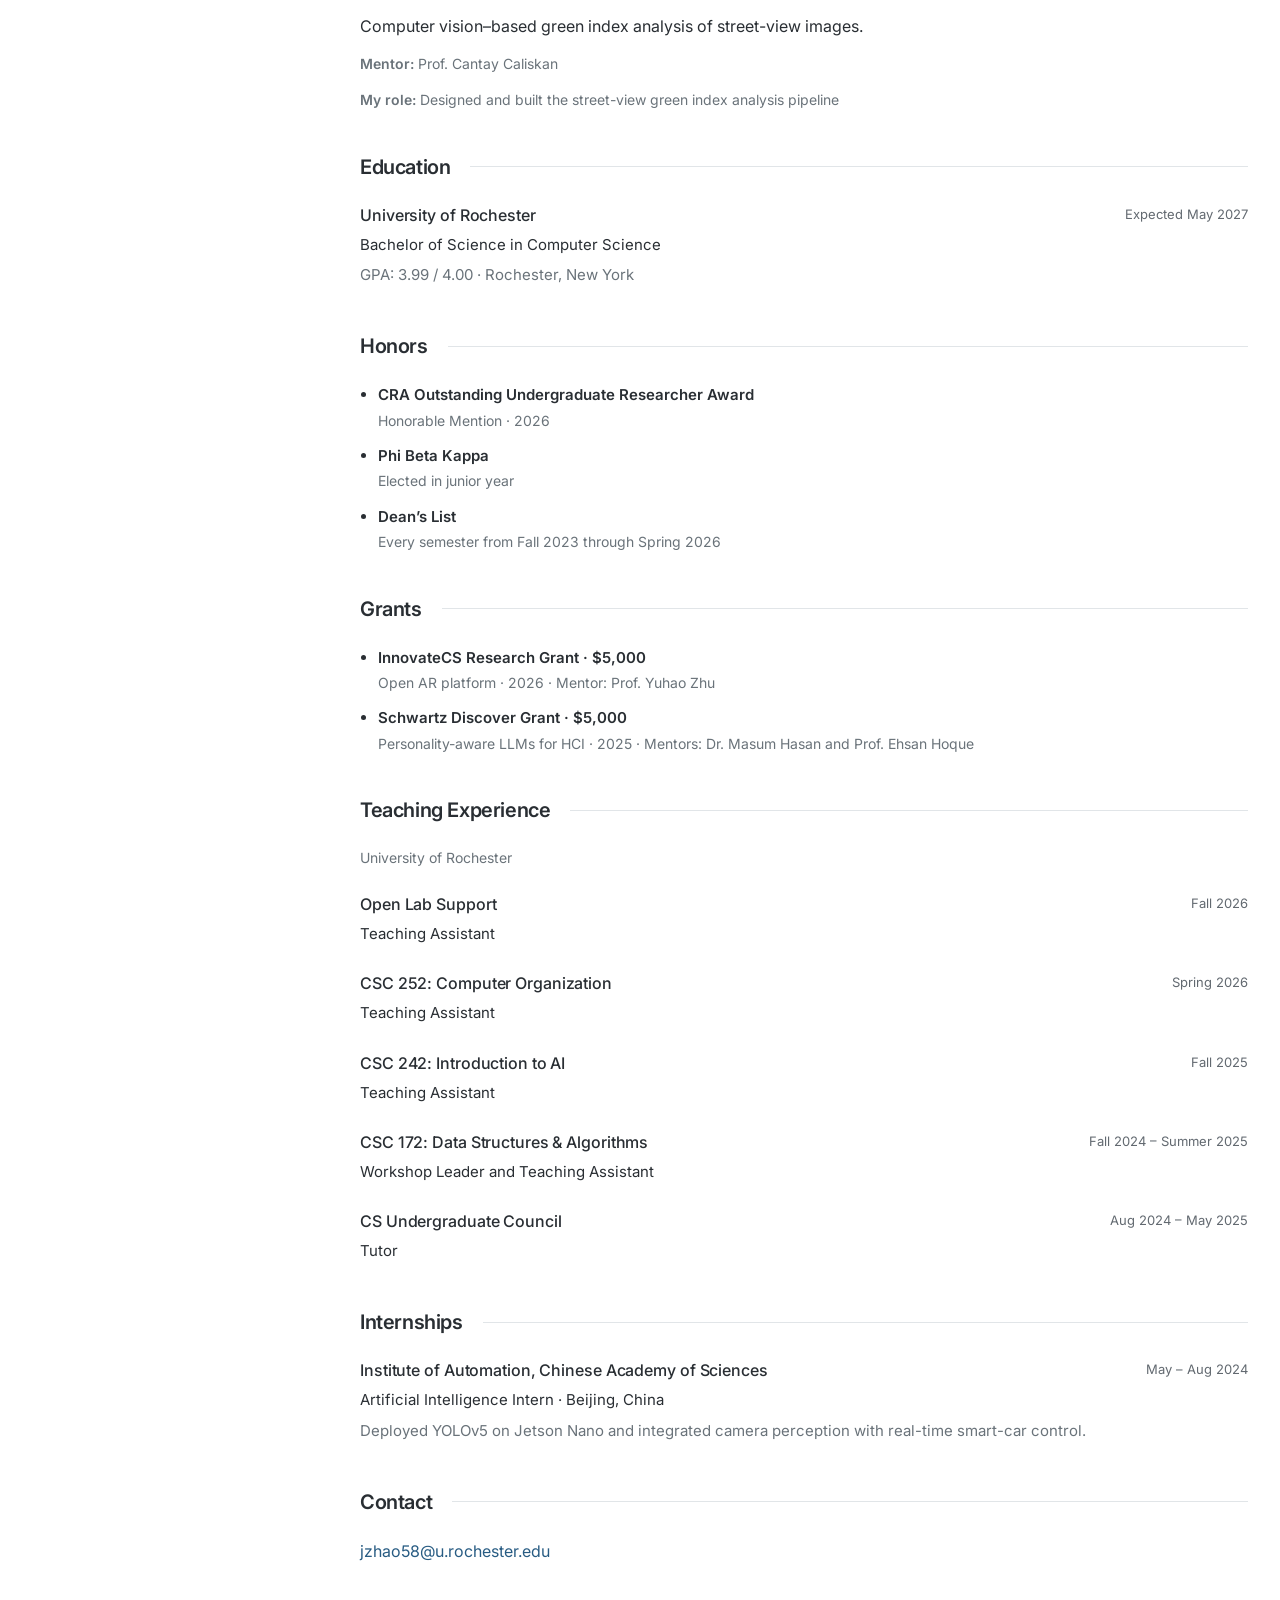
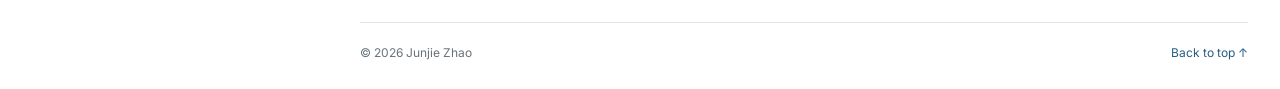
==== commit f91bbaea: "update" ====
--- a/index.html
+++ b/index.html
@@ -1,17 +1,34 @@
 <!doctype html><html lang="en"><head><script>
-// Fresh homepage visits and reloads start at About; keep section links and history navigation.
+// Reloads start at About. Shared section links still work on first arrival.
 (() => {
   const navigation = performance.getEntriesByType('navigation')[0];
-  if (location.hash || (navigation && navigation.type === 'back_forward')) return;
+  const isReload = navigation && navigation.type === 'reload';
+  const isHistoryVisit = navigation && navigation.type === 'back_forward';
+  if (isHistoryVisit || (!isReload && location.hash)) return;
+
   if ('scrollRestoration' in history) history.scrollRestoration = 'manual';
-  window.addEventListener('pageshow', (event) => {
-    if (!event.persisted && !location.hash) {
+  if (isReload && location.hash) {
+    history.replaceState(history.state, '', location.pathname + location.search);
+  }
+
+  let userInteracted = false;
+  for (const event of ['pointerdown', 'wheel', 'touchstart', 'keydown']) {
+    window.addEventListener(event, () => { userInteracted = true; }, { once: true, passive: true });
+  }
+  function showAbout() {
+    if (!userInteracted && !location.hash) {
       window.scrollTo({ top: 0, left: 0, behavior: 'instant' });
     }
-    if ('scrollRestoration' in history) history.scrollRestoration = 'auto';
+  }
+  document.addEventListener('DOMContentLoaded', showAbout, { once: true });
+  window.addEventListener('pageshow', (event) => {
+    if (event.persisted) return;
+    showAbout();
+    // Run after the browser's initial history/anchor positioning, without a timed scroll loop.
+    window.requestAnimationFrame(() => window.requestAnimationFrame(showAbout));
   }, { once: true });
 })();
-</script><meta charset="utf-8"><meta name="viewport" content="width=device-width,initial-scale=1"><title>Junjie Zhao | Computer Science</title><meta name="description" content="Junjie Zhao, Computer Science undergraduate at the University of Rochester. Research in XR systems, human–AI interaction, and computer vision."><link rel="icon" href="assets/images/avatar.svg"><link rel="preconnect" href="https://fonts.googleapis.com"><link rel="preconnect" href="https://fonts.gstatic.com" crossorigin><link href="https://fonts.googleapis.com/css2?family=Inter:wght@400;500;600&amp;display=swap" rel="stylesheet"><link rel="stylesheet" href="assets/css/style.css?v=cv-pdf"><script src="assets/js/sidebar.js" defer></script></head><body><a class="skip-link" href="#main">Skip to content</a><div class="page"><main id="main" class="scholar-layout">
+</script><meta charset="utf-8"><meta name="viewport" content="width=device-width,initial-scale=1"><title>Junjie Zhao | Computer Science</title><meta name="description" content="Junjie Zhao, Computer Science undergraduate at the University of Rochester. Research in XR systems, human–AI interaction, and computer vision."><link rel="icon" href="assets/images/avatar.svg"><link rel="preconnect" href="https://fonts.googleapis.com"><link rel="preconnect" href="https://fonts.gstatic.com" crossorigin><link href="https://fonts.googleapis.com/css2?family=Inter:wght@400;500;600&amp;display=swap" rel="stylesheet"><link rel="stylesheet" href="assets/css/style.css?v=responsive-fix"><script src="assets/js/sidebar.js" defer></script></head><body><a class="skip-link" href="#main">Skip to content</a><div class="page"><main id="main" class="scholar-layout">
 <aside class="identity" aria-label="Profile">
  <a class="identity-image" href="#about"><img src="assets/images/avatar.svg" alt="JZ monogram; replace with a personal portrait" width="168" height="191"></a>
  <h1>Junjie Zhao</h1><p class="identity-role">Computer Science Undergraduate</p>
--- a/assets/css/style.css
+++ b/assets/css/style.css
@@ -43,7 +43,7 @@
 .experience-institution{font-size:14px;color:var(--muted);margin:0 0 22px}
 #teaching-experience .education-row{margin-bottom:20px}
 #teaching-experience .education-row:last-child,#internships .education-row:last-child{margin-bottom:0}
-.rail-navigation{gap:1px}.rail-navigation a{padding-top:3px;padding-bottom:3px}
+.rail-navigation a{padding-top:3px;padding-bottom:3px}
 
 .contact-profiles{display:flex;flex-wrap:wrap;gap:12px 24px;margin:0 0 18px;font-size:14px}
 
@@ -56,3 +56,22 @@
 }
 
 
+/* Keep mobile navigation spaced, wrapping, and usable in narrow panels. */
+@media(max-width:820px){
+ .rail-navigation{display:flex;flex-direction:row;flex-wrap:wrap;gap:8px 20px;min-width:0}
+ .rail-navigation a{display:inline-flex;align-items:center;min-height:40px;padding:4px 0;white-space:nowrap}
+ .identity-contact{display:flex;flex-wrap:wrap;gap:8px 24px}
+ .identity-contact a{display:inline-flex;align-items:center;min-height:36px}
+}
+@media(max-width:440px){
+ .identity-image{float:none;width:88px;margin:0 0 16px}
+ .identity-image img{width:88px;height:100px}
+ .identity h1{font-size:30px;overflow-wrap:anywhere}
+ .identity-role{max-width:none}
+ .rail-navigation{gap:6px 18px}
+ .section-heading h2{min-width:0;overflow-wrap:anywhere}
+ .pub-content,.education-row>div,.photo-top{min-width:0;overflow-wrap:anywhere}
+ .photo-top{flex-direction:column;align-items:flex-start;gap:16px}
+ .photo-top nav{gap:8px 18px}
+ .page>footer{flex-wrap:wrap}
+}
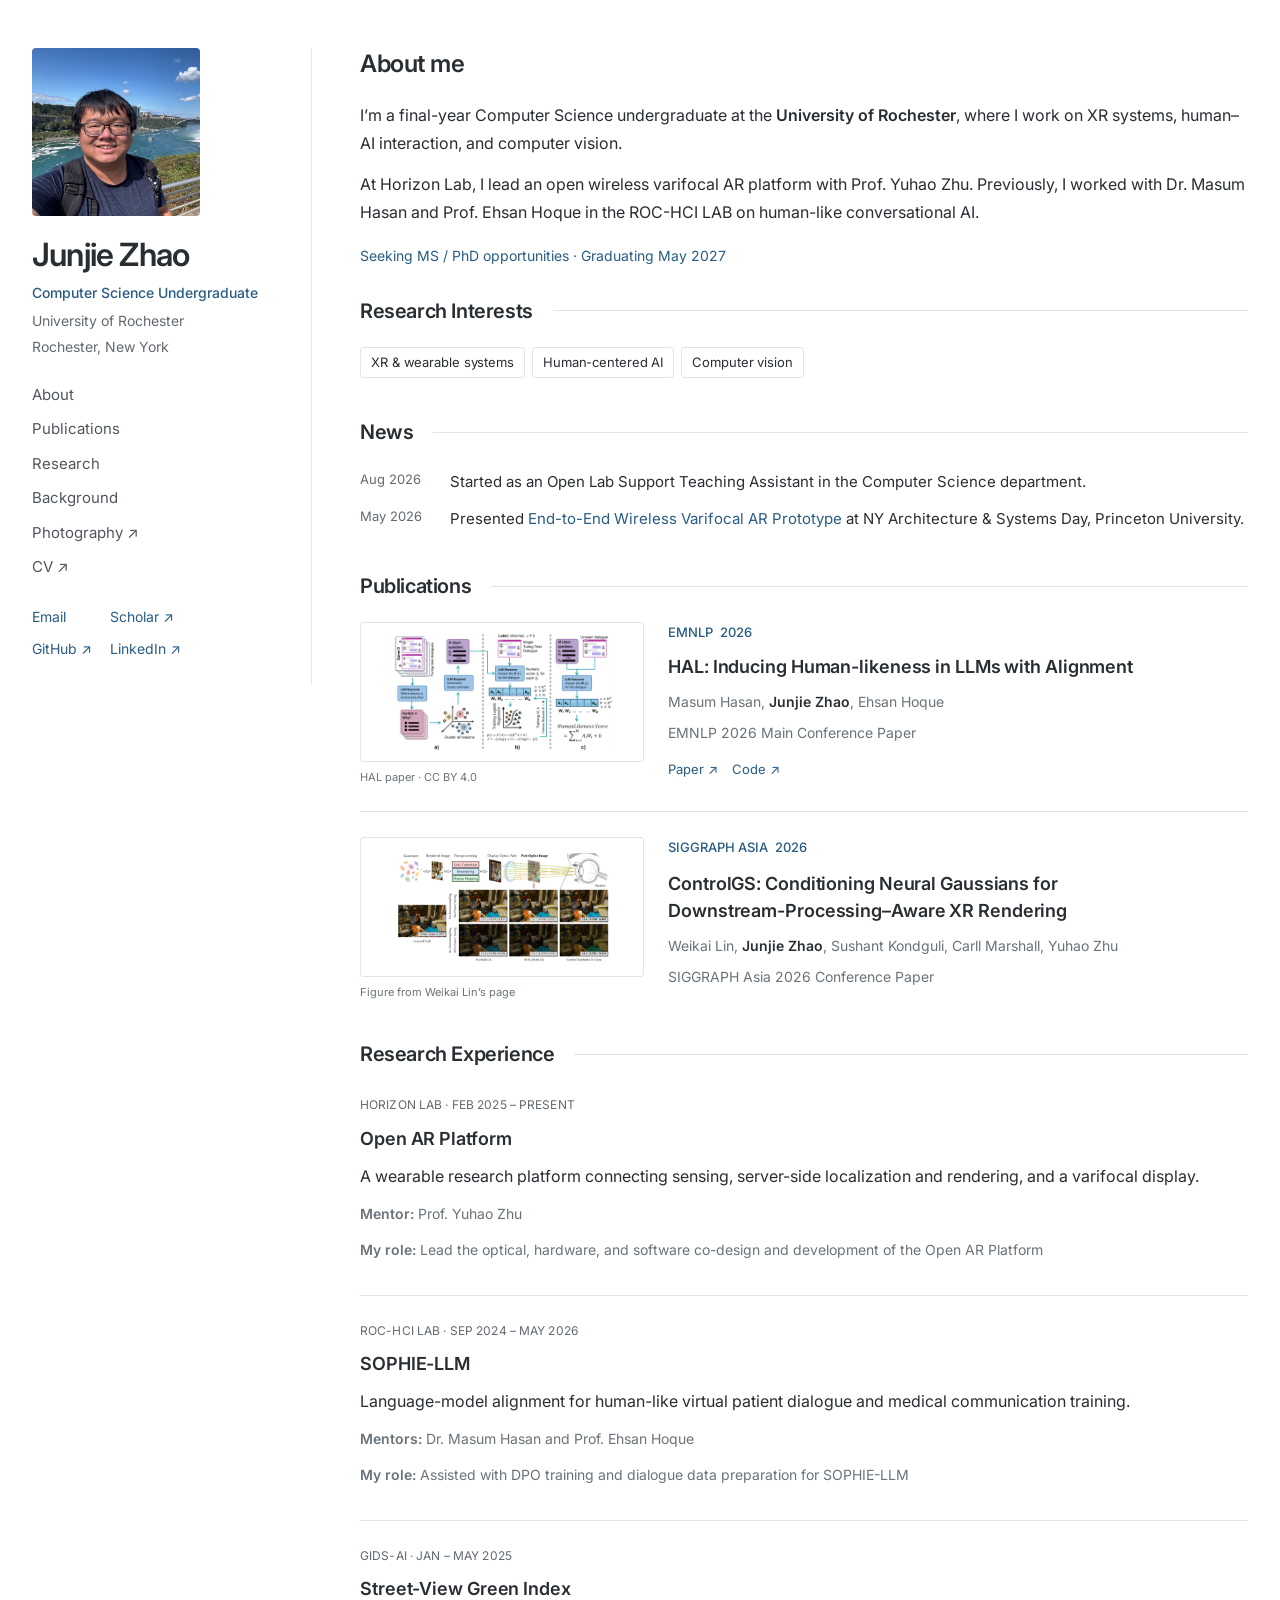
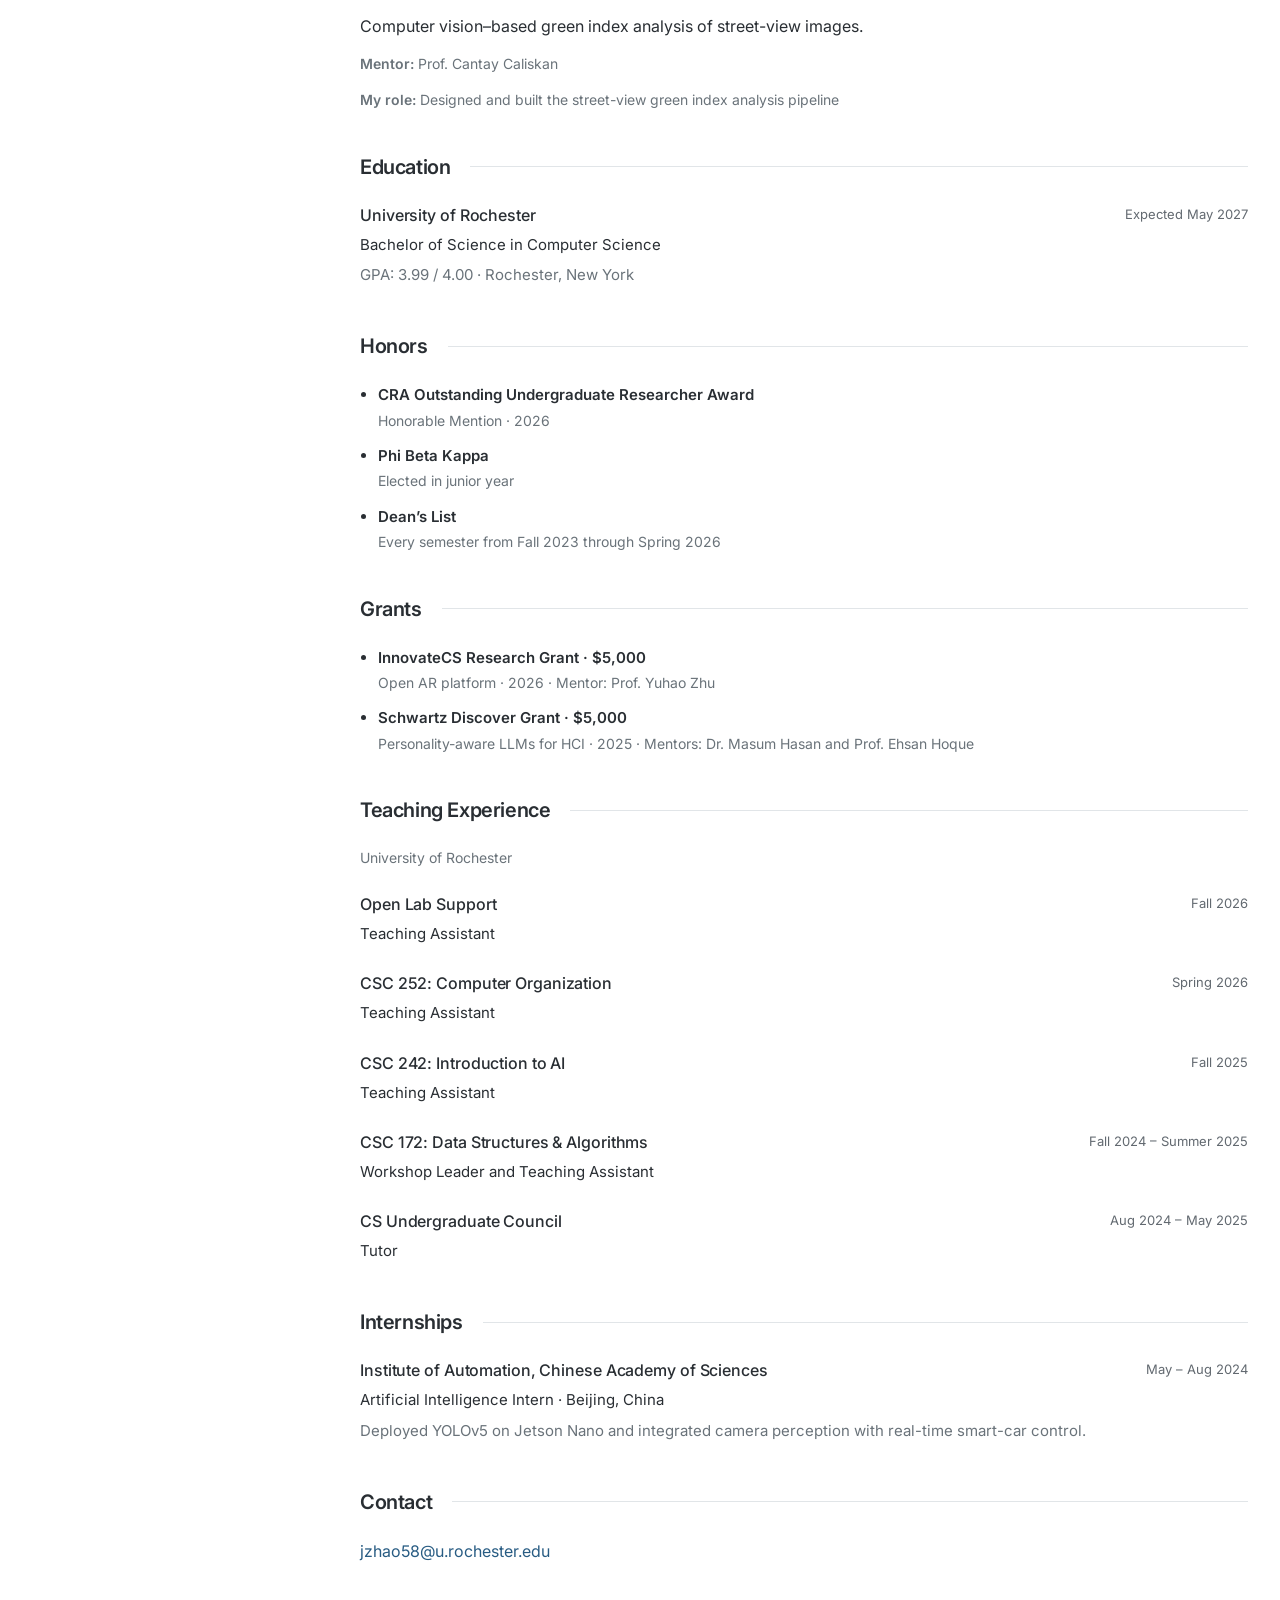
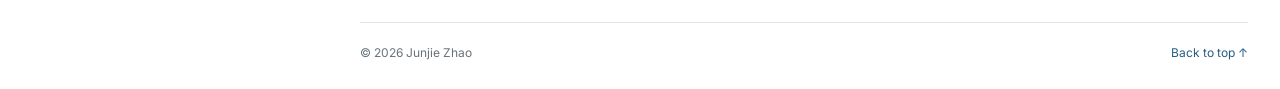
==== commit 501e5fe9: "update" ====
--- a/index.html
+++ b/index.html
@@ -1,36 +1,6 @@
-<!doctype html><html lang="en"><head><script>
-// Reloads start at About. Shared section links still work on first arrival.
-(() => {
-  const navigation = performance.getEntriesByType('navigation')[0];
-  const isReload = navigation && navigation.type === 'reload';
-  const isHistoryVisit = navigation && navigation.type === 'back_forward';
-  if (isHistoryVisit || (!isReload && location.hash)) return;
-
-  if ('scrollRestoration' in history) history.scrollRestoration = 'manual';
-  if (isReload && location.hash) {
-    history.replaceState(history.state, '', location.pathname + location.search);
-  }
-
-  let userInteracted = false;
-  for (const event of ['pointerdown', 'wheel', 'touchstart', 'keydown']) {
-    window.addEventListener(event, () => { userInteracted = true; }, { once: true, passive: true });
-  }
-  function showAbout() {
-    if (!userInteracted && !location.hash) {
-      window.scrollTo({ top: 0, left: 0, behavior: 'instant' });
-    }
-  }
-  document.addEventListener('DOMContentLoaded', showAbout, { once: true });
-  window.addEventListener('pageshow', (event) => {
-    if (event.persisted) return;
-    showAbout();
-    // Run after the browser's initial history/anchor positioning, without a timed scroll loop.
-    window.requestAnimationFrame(() => window.requestAnimationFrame(showAbout));
-  }, { once: true });
-})();
-</script><meta charset="utf-8"><meta name="viewport" content="width=device-width,initial-scale=1"><title>Junjie Zhao | Computer Science</title><meta name="description" content="Junjie Zhao, Computer Science undergraduate at the University of Rochester. Research in XR systems, human–AI interaction, and computer vision."><link rel="icon" href="assets/images/avatar.svg"><link rel="preconnect" href="https://fonts.googleapis.com"><link rel="preconnect" href="https://fonts.gstatic.com" crossorigin><link href="https://fonts.googleapis.com/css2?family=Inter:wght@400;500;600&amp;display=swap" rel="stylesheet"><link rel="stylesheet" href="assets/css/style.css?v=responsive-fix"><script src="assets/js/sidebar.js" defer></script></head><body><a class="skip-link" href="#main">Skip to content</a><div class="page"><main id="main" class="scholar-layout">
+<!doctype html><html lang="en"><head><meta charset="utf-8"><script src="assets/js/page-start.js?v=about-start"></script><meta name="viewport" content="width=device-width,initial-scale=1"><title>Junjie Zhao | Computer Science</title><meta name="description" content="Junjie Zhao, Computer Science undergraduate at the University of Rochester. Research in XR systems, human–AI interaction, and computer vision."><link rel="icon" type="image/jpeg" href="assets/images/favicon.jpg?v=personal-photo"><link rel="preconnect" href="https://fonts.googleapis.com"><link rel="preconnect" href="https://fonts.gstatic.com" crossorigin><link href="https://fonts.googleapis.com/css2?family=Inter:wght@400;500;600&amp;display=swap" rel="stylesheet"><link rel="stylesheet" href="assets/css/style.css?v=personal-photo"><script src="assets/js/sidebar.js" defer></script></head><body><a class="skip-link" href="#main">Skip to content</a><div class="page"><main id="main" class="scholar-layout">
 <aside class="identity" aria-label="Profile">
- <a class="identity-image" href="#about"><img src="assets/images/avatar.svg" alt="JZ monogram; replace with a personal portrait" width="168" height="191"></a>
+ <a class="identity-image" href="#about"><img src="assets/images/junjie-zhao.jpg" alt="Junjie Zhao" width="168" height="168"></a>
  <h1>Junjie Zhao</h1><p class="identity-role">Computer Science Undergraduate</p>
  <p class="identity-place">University of Rochester<br>Rochester, New York</p>
  <nav class="rail-navigation" aria-label="Page sections">
--- a/assets/css/style.css
+++ b/assets/css/style.css
@@ -16,7 +16,7 @@
 
 .page{max-width:1280px;padding:0 32px}.scholar-layout{display:grid;grid-template-columns:280px minmax(0,1fr);gap:0}
 .identity{align-self:start;position:sticky;top:var(--sidebar-offset,24px);margin-top:48px;padding:0 32px 24px 0;max-height:none;overflow:visible;border-right:1px solid var(--line)}
-.identity-image{display:block;width:168px;margin-bottom:20px}.identity-image img{width:168px;height:191px;border-radius:4px}
+.identity-image{display:block;width:168px;margin-bottom:20px}.identity-image img{width:100%;height:auto;aspect-ratio:1;object-fit:cover;border-radius:4px}
 .identity h1{font:600 32px/1.2 var(--font-sans);letter-spacing:-.8px;margin:0 0 8px}
 .identity-role{font-size:14px;font-weight:500;color:var(--accent);line-height:1.5;margin:0 0 5px}.identity-place{font-size:14px;color:#636971;line-height:1.8;margin-bottom:20px}
 .rail-navigation{display:flex;flex-direction:column;gap:3px;font-size:15px;margin:0}.rail-navigation a{padding:5px 0;color:#51565d}
@@ -31,7 +31,7 @@
 .publication .pub-meta{grid-column:2;display:flex;flex-wrap:wrap;gap:7px;font-size:13px;font-weight:500;line-height:1.6;margin:0 0 7px}.publication .pub-content{grid-column:2}.publication h3,.publication h3 a{font:600 18px/1.5 var(--font-sans);color:var(--ink);text-decoration:none}.publication h3 a:hover{text-decoration:underline;text-decoration-thickness:1px}.publication h3{margin-bottom:9px}.authors{font-size:14px;line-height:1.8}.pub-summary{font-size:14px;line-height:1.75;margin-top:7px}.paper-details{gap:14px;margin-top:9px}.paper-details>a{padding:3px 0}.paper-details a,.paper-details summary{font-size:13px}
 .project h3{font:600 18px/1.5 var(--font-sans)}.project p{font-size:16px;line-height:1.75}.project .project-role{font-size:14px}.project .project-footnote{font-size:13px}.small-label{font-size:12px;letter-spacing:.01em}.tags{font-size:13px;gap:14px}.project summary{font-size:14px}.education-row h3{font:500 16px/1.5 var(--font-sans)}.education-row p,.recognition-list{font-size:15px;line-height:1.75}.education-row{gap:14px}.education-year{font-size:13px}.recognition-list span{font-size:14px}.experience-note{font-size:14px}.scholar-content #contact p{font-size:15px}.contact-actions{font-size:16px}.page>footer{margin:42px 0 0 328px;padding:20px 0 26px;font-size:12px}
 @media(max-width:1000px){.scholar-layout{grid-template-columns:250px minmax(0,1fr)}.identity{padding-right:28px}.scholar-content{padding-left:32px}.publication{grid-template-columns:minmax(168px,32%) minmax(0,1fr);gap:0 20px}.page>footer{margin-left:282px}.education-row{display:block}}
-@media(max-width:820px){.page{padding:0 24px}.scholar-layout{display:block}.identity{position:static;top:auto;margin-top:0;max-height:none;padding:30px 0 24px;border-right:0;border-bottom:1px solid var(--line)}.identity-image{float:right;width:104px;margin:0 0 18px 20px}.identity-image img{width:104px;height:118px}.identity h1{font-size:32px}.identity-place{margin-bottom:18px}.rail-navigation{clear:both;flex-direction:row;flex-wrap:wrap;gap:5px 19px;margin:0}.beyond{padding:15px 0 0;margin:13px 0 0;display:flex;align-items:baseline;gap:20px}.beyond>span{margin:0}.beyond>a{gap:20px}.identity-contact{margin-top:15px}.identity-small{display:none}.scholar-content{padding:29px 0 0}.scholar-content .intro>h2{font-size:24px}.scholar-content .intro>p{font-size:16px}.page>footer{margin:35px 0 0}.publication{grid-template-columns:minmax(180px,32%) minmax(0,1fr)}}
+@media(max-width:820px){.page{padding:0 24px}.scholar-layout{display:block}.identity{position:static;top:auto;margin-top:0;max-height:none;padding:30px 0 24px;border-right:0;border-bottom:1px solid var(--line)}.identity-image{float:right;width:104px;margin:0 0 18px 20px}.identity-image img{width:100%;height:auto}.identity h1{font-size:32px}.identity-place{margin-bottom:18px}.rail-navigation{clear:both;flex-direction:row;flex-wrap:wrap;gap:5px 19px;margin:0}.beyond{padding:15px 0 0;margin:13px 0 0;display:flex;align-items:baseline;gap:20px}.beyond>span{margin:0}.beyond>a{gap:20px}.identity-contact{margin-top:15px}.identity-small{display:none}.scholar-content{padding:29px 0 0}.scholar-content .intro>h2{font-size:24px}.scholar-content .intro>p{font-size:16px}.page>footer{margin:35px 0 0}.publication{grid-template-columns:minmax(180px,32%) minmax(0,1fr)}}
 @media(max-width:440px){.page{padding:0 20px}.publication{grid-template-columns:1fr}.publication .paper-figure{grid-column:1;grid-row:auto;width:100%;margin-bottom:14px}.paper-figure>a{max-width:none;min-height:0}.paper-figure figcaption{font-size:11px}.publication .pub-meta,.publication .pub-content{grid-column:1}.publication h3,.publication h3 a{font-size:18px}.authors{font-size:14px}.identity-role{max-width:170px}.news-list li{grid-template-columns:70px minmax(0,1fr);gap:10px}}
 @media print{.identity{position:static;top:auto;margin-top:0;max-height:none}.scholar-layout{grid-template-columns:170px 1fr}.scholar-content{padding:0 0 0 25px}.identity{padding-top:0}.paper-figure{break-inside:avoid}.page>footer{margin-left:0}}
 
@@ -65,7 +65,7 @@
 }
 @media(max-width:440px){
  .identity-image{float:none;width:88px;margin:0 0 16px}
- .identity-image img{width:88px;height:100px}
+ .identity-image img{width:100%;height:auto}
  .identity h1{font-size:30px;overflow-wrap:anywhere}
  .identity-role{max-width:none}
  .rail-navigation{gap:6px 18px}
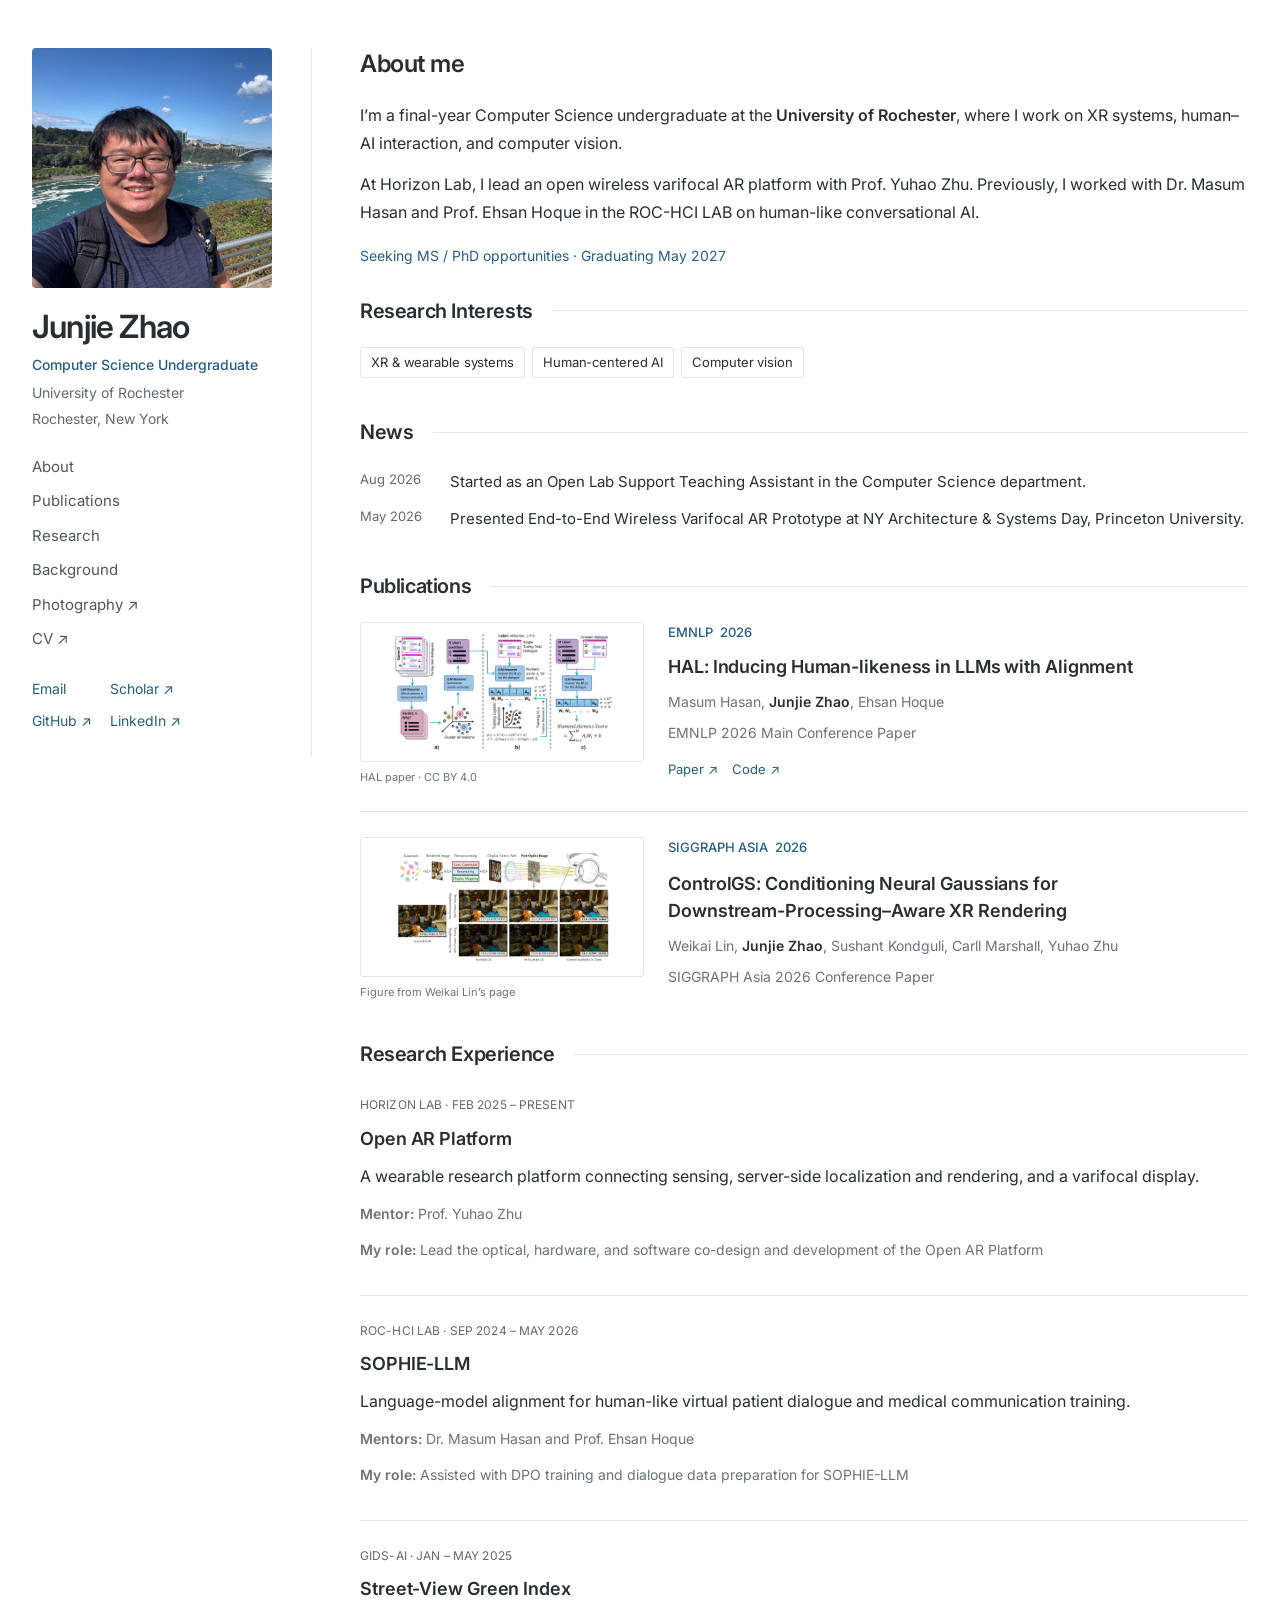
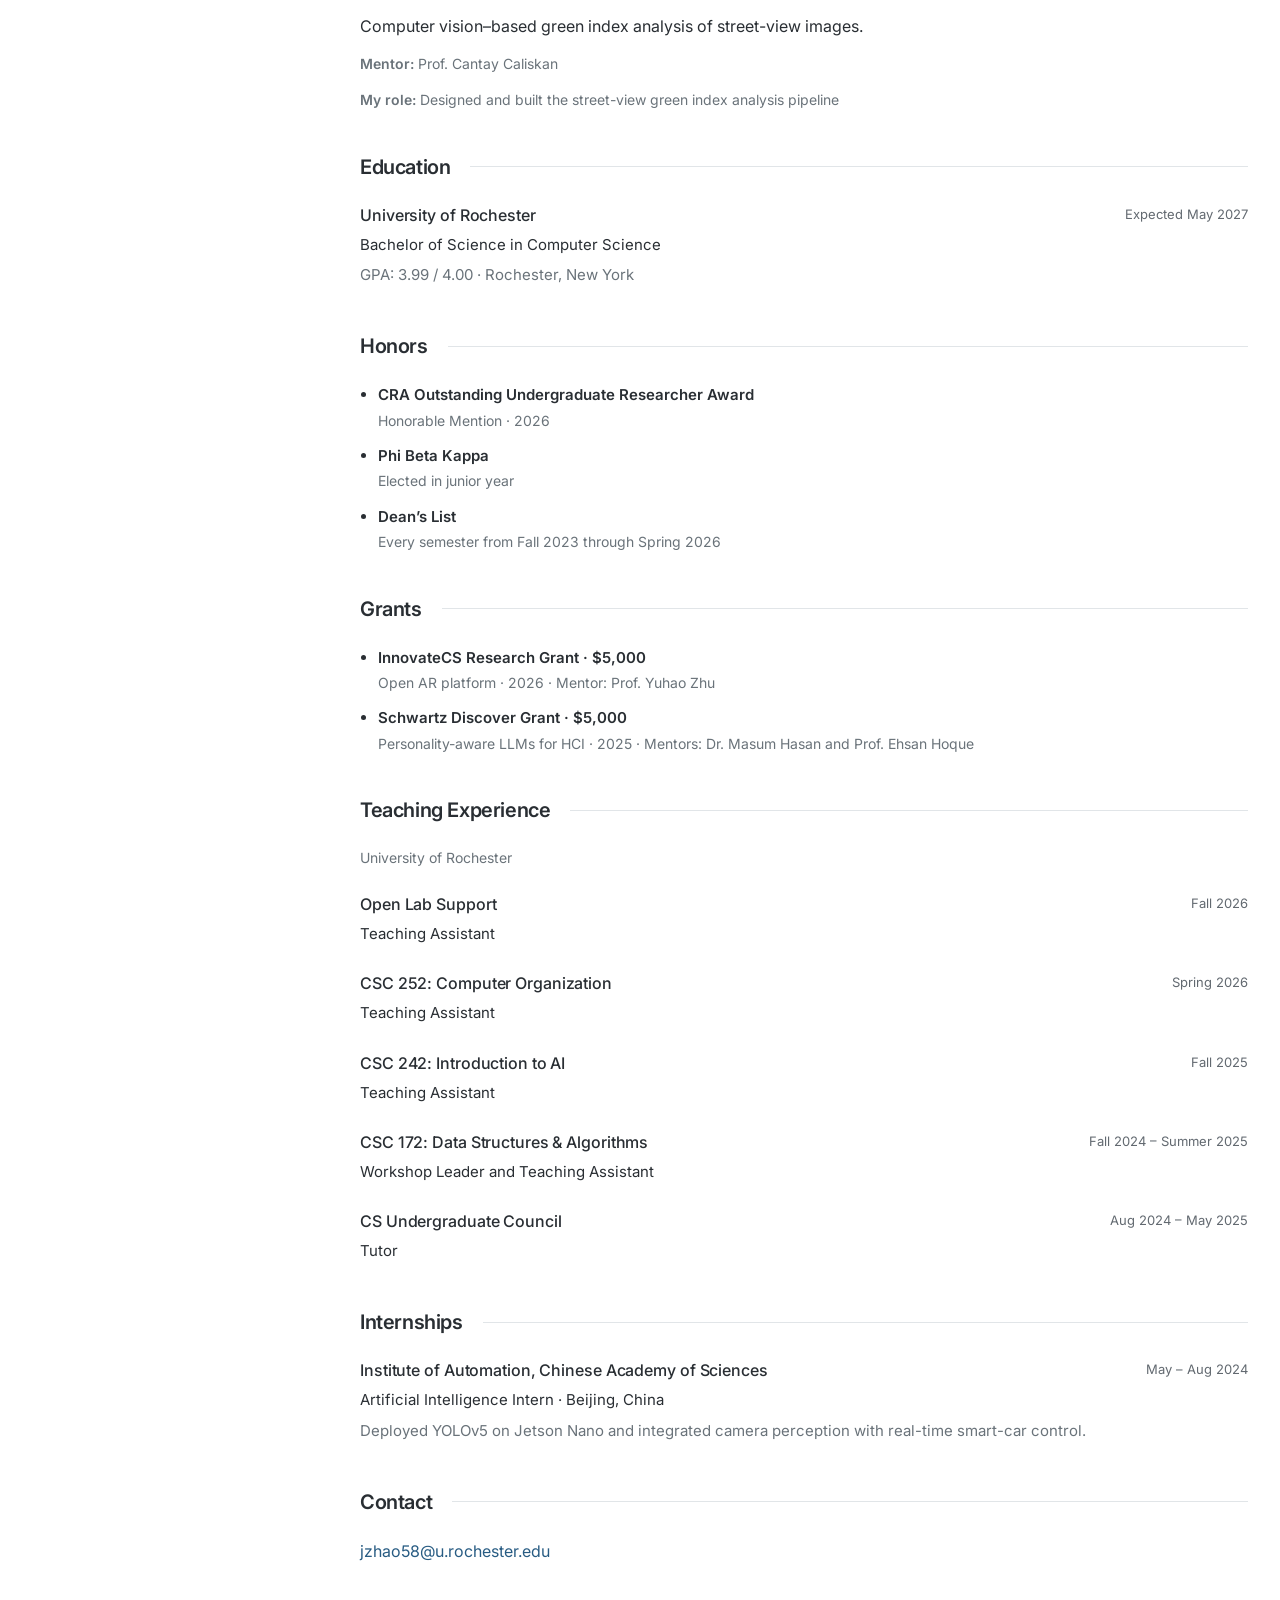
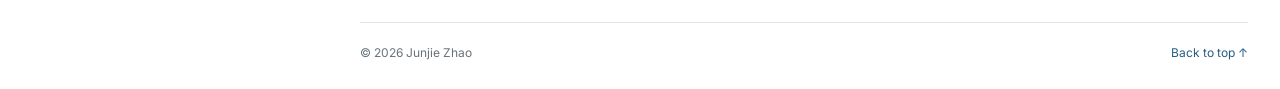
==== commit 68040dce: "update" ====
--- a/index.html
+++ b/index.html
@@ -1,6 +1,6 @@
-<!doctype html><html lang="en"><head><meta charset="utf-8"><script src="assets/js/page-start.js?v=about-start"></script><meta name="viewport" content="width=device-width,initial-scale=1"><title>Junjie Zhao | Computer Science</title><meta name="description" content="Junjie Zhao, Computer Science undergraduate at the University of Rochester. Research in XR systems, human–AI interaction, and computer vision."><link rel="icon" type="image/jpeg" href="assets/images/favicon.jpg?v=personal-photo"><link rel="preconnect" href="https://fonts.googleapis.com"><link rel="preconnect" href="https://fonts.gstatic.com" crossorigin><link href="https://fonts.googleapis.com/css2?family=Inter:wght@400;500;600&amp;display=swap" rel="stylesheet"><link rel="stylesheet" href="assets/css/style.css?v=personal-photo"><script src="assets/js/sidebar.js" defer></script></head><body><a class="skip-link" href="#main">Skip to content</a><div class="page"><main id="main" class="scholar-layout">
+<!doctype html><html lang="en"><head><meta charset="utf-8"><script src="assets/js/page-start.js?v=about-start"></script><meta name="viewport" content="width=device-width,initial-scale=1"><title>Junjie Zhao | Computer Science</title><meta name="description" content="Junjie Zhao, Computer Science undergraduate at the University of Rochester. Research in XR systems, human–AI interaction, and computer vision."><link rel="icon" type="image/x-icon" sizes="16x16 32x32 48x48" href="favicon.ico?v=roof-1"><link rel="icon" type="image/png" sizes="32x32" href="assets/images/roof-icon-32.png?v=roof-1"><link rel="apple-touch-icon" sizes="180x180" href="assets/images/apple-touch-icon.png?v=roof-1"><link rel="preconnect" href="https://fonts.googleapis.com"><link rel="preconnect" href="https://fonts.gstatic.com" crossorigin><link href="https://fonts.googleapis.com/css2?family=Inter:wght@400;500;600&amp;display=swap" rel="stylesheet"><link rel="stylesheet" href="assets/css/style.css?v=larger-portrait"><script src="assets/js/sidebar.js" defer></script></head><body><a class="skip-link" href="#main">Skip to content</a><div class="page"><main id="main" class="scholar-layout">
 <aside class="identity" aria-label="Profile">
- <a class="identity-image" href="#about"><img src="assets/images/junjie-zhao.jpg" alt="Junjie Zhao" width="168" height="168"></a>
+ <a class="identity-image" href="#about"><img src="assets/images/junjie-zhao.jpg" alt="Junjie Zhao" width="240" height="240"></a>
  <h1>Junjie Zhao</h1><p class="identity-role">Computer Science Undergraduate</p>
  <p class="identity-place">University of Rochester<br>Rochester, New York</p>
  <nav class="rail-navigation" aria-label="Page sections">
@@ -23,7 +23,7 @@
           <div class="section-heading"><h2 id="news-heading">News</h2><span class="muted section-meta">Recent highlights</span></div>
           <ul class="news-list">
             <li><time datetime="2026-08">Aug 2026</time><p>Started as an Open Lab Support Teaching Assistant in the Computer Science department.</p></li>
-            <li><time datetime="2026-05">May 2026</time><p>Presented <a href="#project-ar">End-to-End Wireless Varifocal AR Prototype</a> at NY Architecture &amp; Systems Day, Princeton University.</p></li>
+            <li><time datetime="2026-05">May 2026</time><p>Presented End-to-End Wireless Varifocal AR Prototype at NY Architecture &amp; Systems Day, Princeton University.</p></li>
           </ul>
         </section><section id="publications" aria-labelledby="publications-heading">
           <div class="section-heading"><h2 id="publications-heading">Publications</h2></div>
--- a/assets/css/style.css
+++ b/assets/css/style.css
@@ -16,7 +16,7 @@
 
 .page{max-width:1280px;padding:0 32px}.scholar-layout{display:grid;grid-template-columns:280px minmax(0,1fr);gap:0}
 .identity{align-self:start;position:sticky;top:var(--sidebar-offset,24px);margin-top:48px;padding:0 32px 24px 0;max-height:none;overflow:visible;border-right:1px solid var(--line)}
-.identity-image{display:block;width:168px;margin-bottom:20px}.identity-image img{width:100%;height:auto;aspect-ratio:1;object-fit:cover;border-radius:4px}
+.identity-image{display:block;width:240px;max-width:100%;margin-bottom:20px}.identity-image img{width:100%;height:auto;aspect-ratio:1;object-fit:cover;border-radius:4px}
 .identity h1{font:600 32px/1.2 var(--font-sans);letter-spacing:-.8px;margin:0 0 8px}
 .identity-role{font-size:14px;font-weight:500;color:var(--accent);line-height:1.5;margin:0 0 5px}.identity-place{font-size:14px;color:#636971;line-height:1.8;margin-bottom:20px}
 .rail-navigation{display:flex;flex-direction:column;gap:3px;font-size:15px;margin:0}.rail-navigation a{padding:5px 0;color:#51565d}
@@ -31,7 +31,7 @@
 .publication .pub-meta{grid-column:2;display:flex;flex-wrap:wrap;gap:7px;font-size:13px;font-weight:500;line-height:1.6;margin:0 0 7px}.publication .pub-content{grid-column:2}.publication h3,.publication h3 a{font:600 18px/1.5 var(--font-sans);color:var(--ink);text-decoration:none}.publication h3 a:hover{text-decoration:underline;text-decoration-thickness:1px}.publication h3{margin-bottom:9px}.authors{font-size:14px;line-height:1.8}.pub-summary{font-size:14px;line-height:1.75;margin-top:7px}.paper-details{gap:14px;margin-top:9px}.paper-details>a{padding:3px 0}.paper-details a,.paper-details summary{font-size:13px}
 .project h3{font:600 18px/1.5 var(--font-sans)}.project p{font-size:16px;line-height:1.75}.project .project-role{font-size:14px}.project .project-footnote{font-size:13px}.small-label{font-size:12px;letter-spacing:.01em}.tags{font-size:13px;gap:14px}.project summary{font-size:14px}.education-row h3{font:500 16px/1.5 var(--font-sans)}.education-row p,.recognition-list{font-size:15px;line-height:1.75}.education-row{gap:14px}.education-year{font-size:13px}.recognition-list span{font-size:14px}.experience-note{font-size:14px}.scholar-content #contact p{font-size:15px}.contact-actions{font-size:16px}.page>footer{margin:42px 0 0 328px;padding:20px 0 26px;font-size:12px}
 @media(max-width:1000px){.scholar-layout{grid-template-columns:250px minmax(0,1fr)}.identity{padding-right:28px}.scholar-content{padding-left:32px}.publication{grid-template-columns:minmax(168px,32%) minmax(0,1fr);gap:0 20px}.page>footer{margin-left:282px}.education-row{display:block}}
-@media(max-width:820px){.page{padding:0 24px}.scholar-layout{display:block}.identity{position:static;top:auto;margin-top:0;max-height:none;padding:30px 0 24px;border-right:0;border-bottom:1px solid var(--line)}.identity-image{float:right;width:104px;margin:0 0 18px 20px}.identity-image img{width:100%;height:auto}.identity h1{font-size:32px}.identity-place{margin-bottom:18px}.rail-navigation{clear:both;flex-direction:row;flex-wrap:wrap;gap:5px 19px;margin:0}.beyond{padding:15px 0 0;margin:13px 0 0;display:flex;align-items:baseline;gap:20px}.beyond>span{margin:0}.beyond>a{gap:20px}.identity-contact{margin-top:15px}.identity-small{display:none}.scholar-content{padding:29px 0 0}.scholar-content .intro>h2{font-size:24px}.scholar-content .intro>p{font-size:16px}.page>footer{margin:35px 0 0}.publication{grid-template-columns:minmax(180px,32%) minmax(0,1fr)}}
+@media(max-width:820px){.page{padding:0 24px}.scholar-layout{display:block}.identity{position:static;top:auto;margin-top:0;max-height:none;padding:30px 0 24px;border-right:0;border-bottom:1px solid var(--line)}.identity-image{float:right;width:128px;margin:0 0 18px 20px}.identity-image img{width:100%;height:auto}.identity h1{font-size:32px}.identity-place{margin-bottom:18px}.rail-navigation{clear:both;flex-direction:row;flex-wrap:wrap;gap:5px 19px;margin:0}.beyond{padding:15px 0 0;margin:13px 0 0;display:flex;align-items:baseline;gap:20px}.beyond>span{margin:0}.beyond>a{gap:20px}.identity-contact{margin-top:15px}.identity-small{display:none}.scholar-content{padding:29px 0 0}.scholar-content .intro>h2{font-size:24px}.scholar-content .intro>p{font-size:16px}.page>footer{margin:35px 0 0}.publication{grid-template-columns:minmax(180px,32%) minmax(0,1fr)}}
 @media(max-width:440px){.page{padding:0 20px}.publication{grid-template-columns:1fr}.publication .paper-figure{grid-column:1;grid-row:auto;width:100%;margin-bottom:14px}.paper-figure>a{max-width:none;min-height:0}.paper-figure figcaption{font-size:11px}.publication .pub-meta,.publication .pub-content{grid-column:1}.publication h3,.publication h3 a{font-size:18px}.authors{font-size:14px}.identity-role{max-width:170px}.news-list li{grid-template-columns:70px minmax(0,1fr);gap:10px}}
 @media print{.identity{position:static;top:auto;margin-top:0;max-height:none}.scholar-layout{grid-template-columns:170px 1fr}.scholar-content{padding:0 0 0 25px}.identity{padding-top:0}.paper-figure{break-inside:avoid}.page>footer{margin-left:0}}
 
@@ -64,7 +64,7 @@
  .identity-contact a{display:inline-flex;align-items:center;min-height:36px}
 }
 @media(max-width:440px){
- .identity-image{float:none;width:88px;margin:0 0 16px}
+ .identity-image{float:none;width:112px;margin:0 0 16px}
  .identity-image img{width:100%;height:auto}
  .identity h1{font-size:30px;overflow-wrap:anywhere}
  .identity-role{max-width:none}
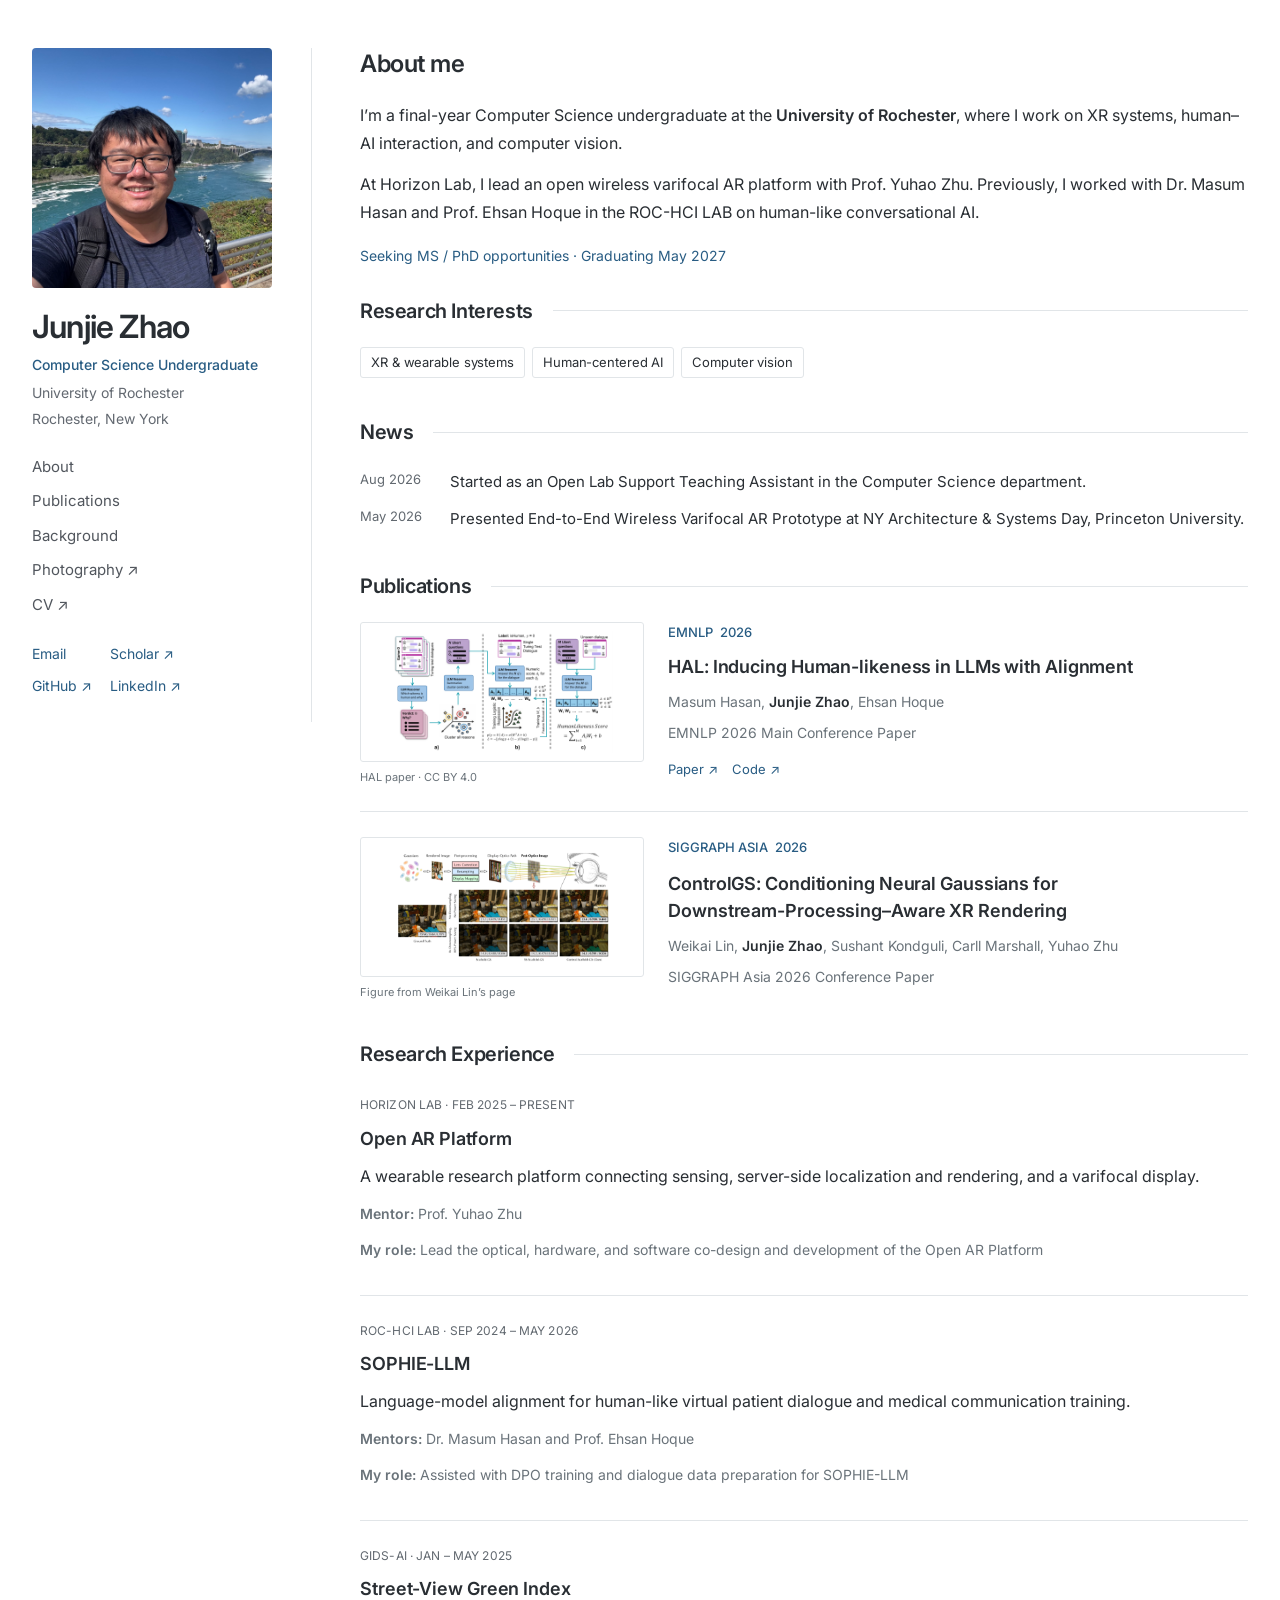
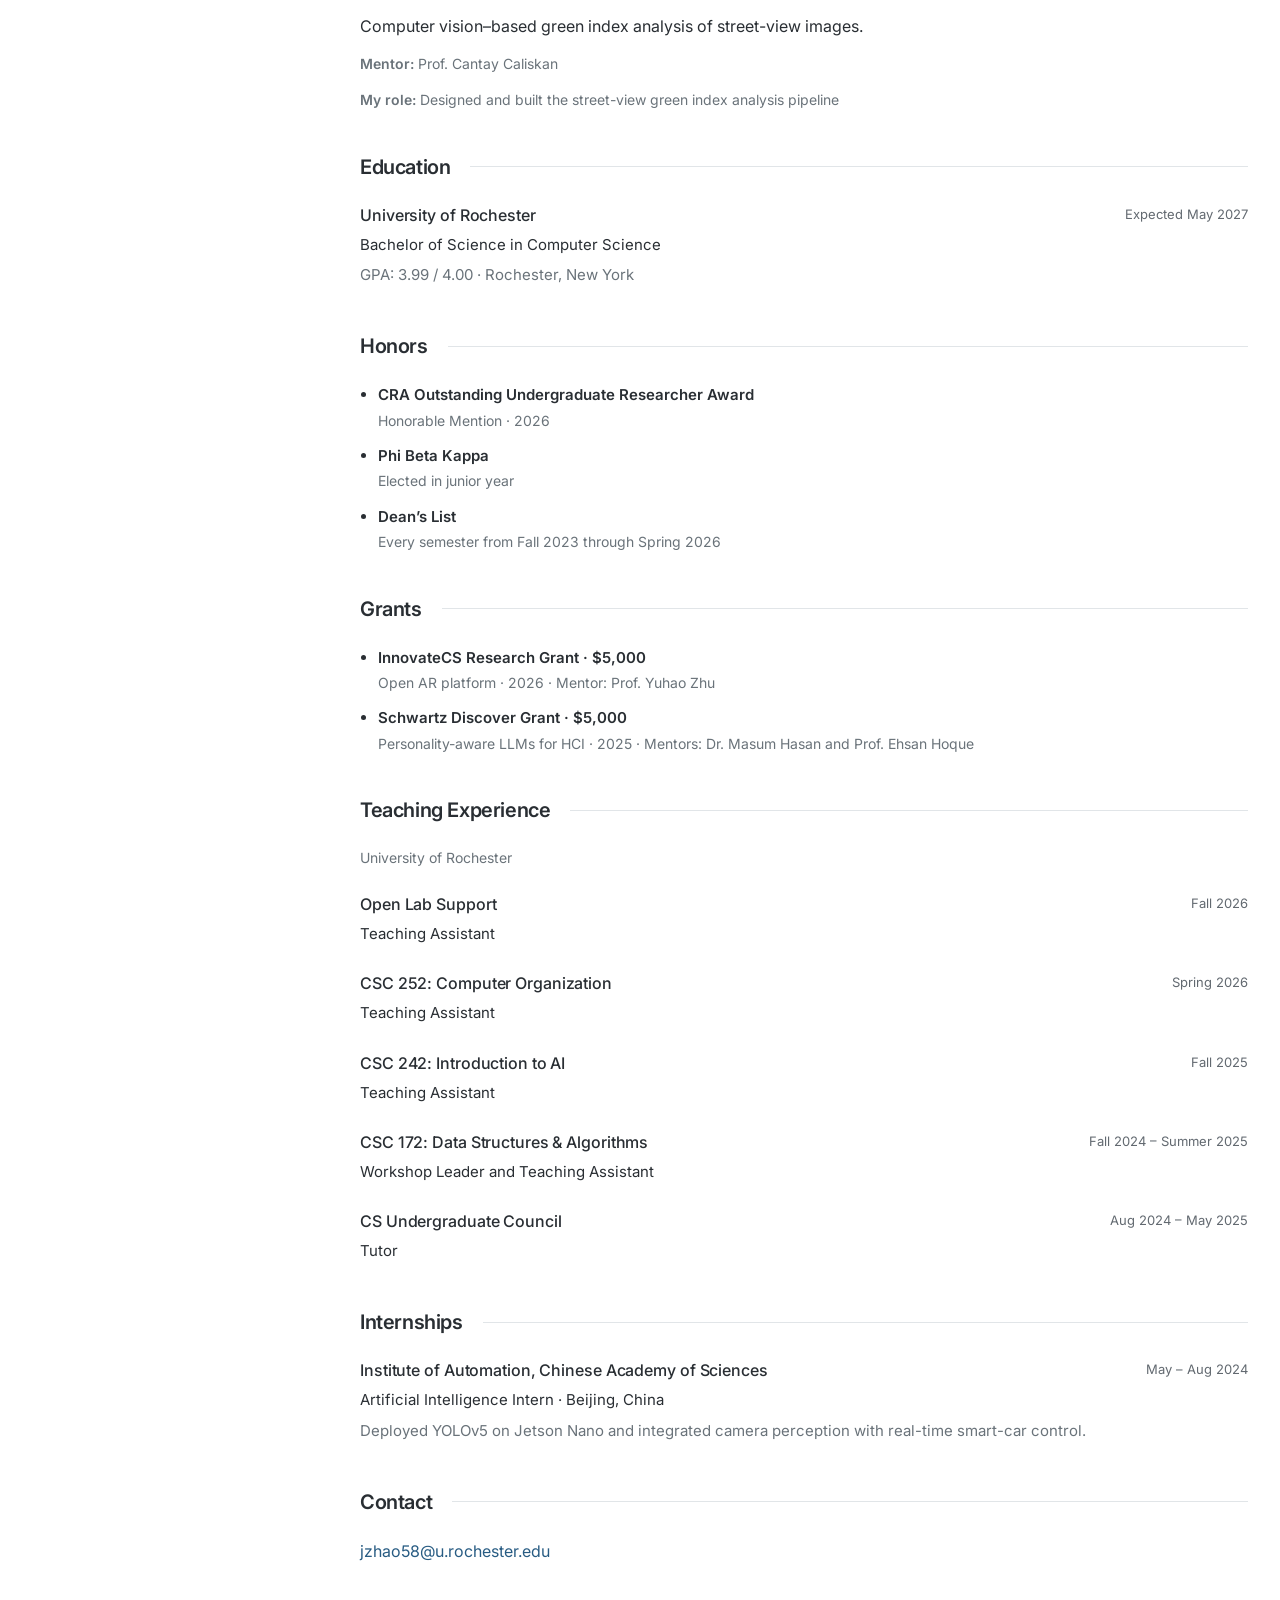
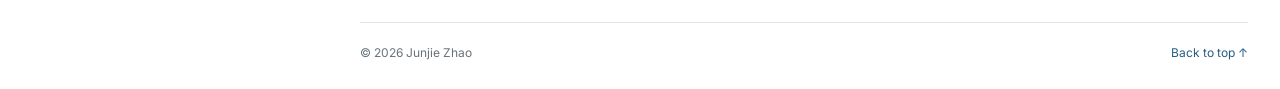
==== commit 3409bb22: "update" ====
--- a/index.html
+++ b/index.html
@@ -6,8 +6,7 @@
  <nav class="rail-navigation" aria-label="Page sections">
    <a href="#about">About</a>
    <a href="#publications">Publications</a>
-   <a href="#research-experience">Research</a>
-   <a href="#education">Background</a>
+   <a href="#research-experience">Background</a>
    <a href="photography.html">Photography ↗</a>
    <a href="assets/Junjie-Zhao-CV.pdf" target="_blank" rel="noopener noreferrer">CV ↗</a>
  </nav>
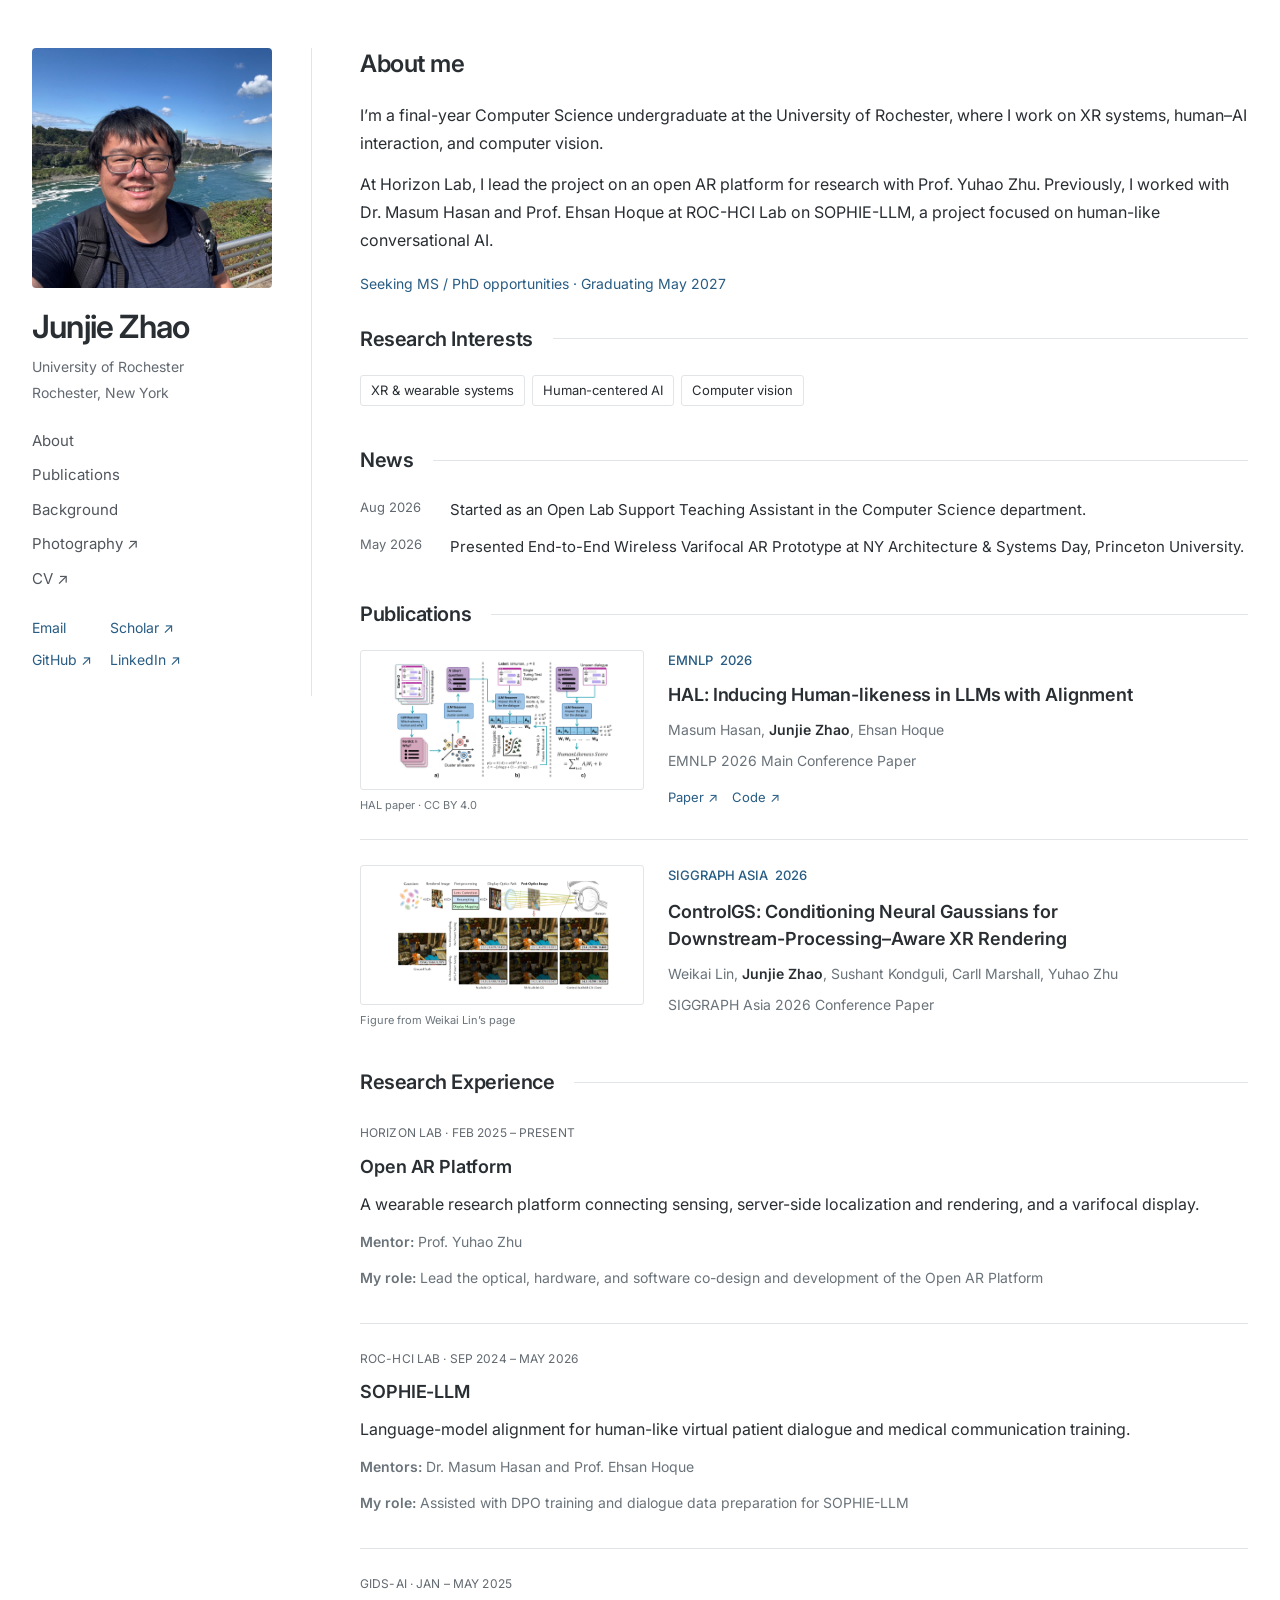
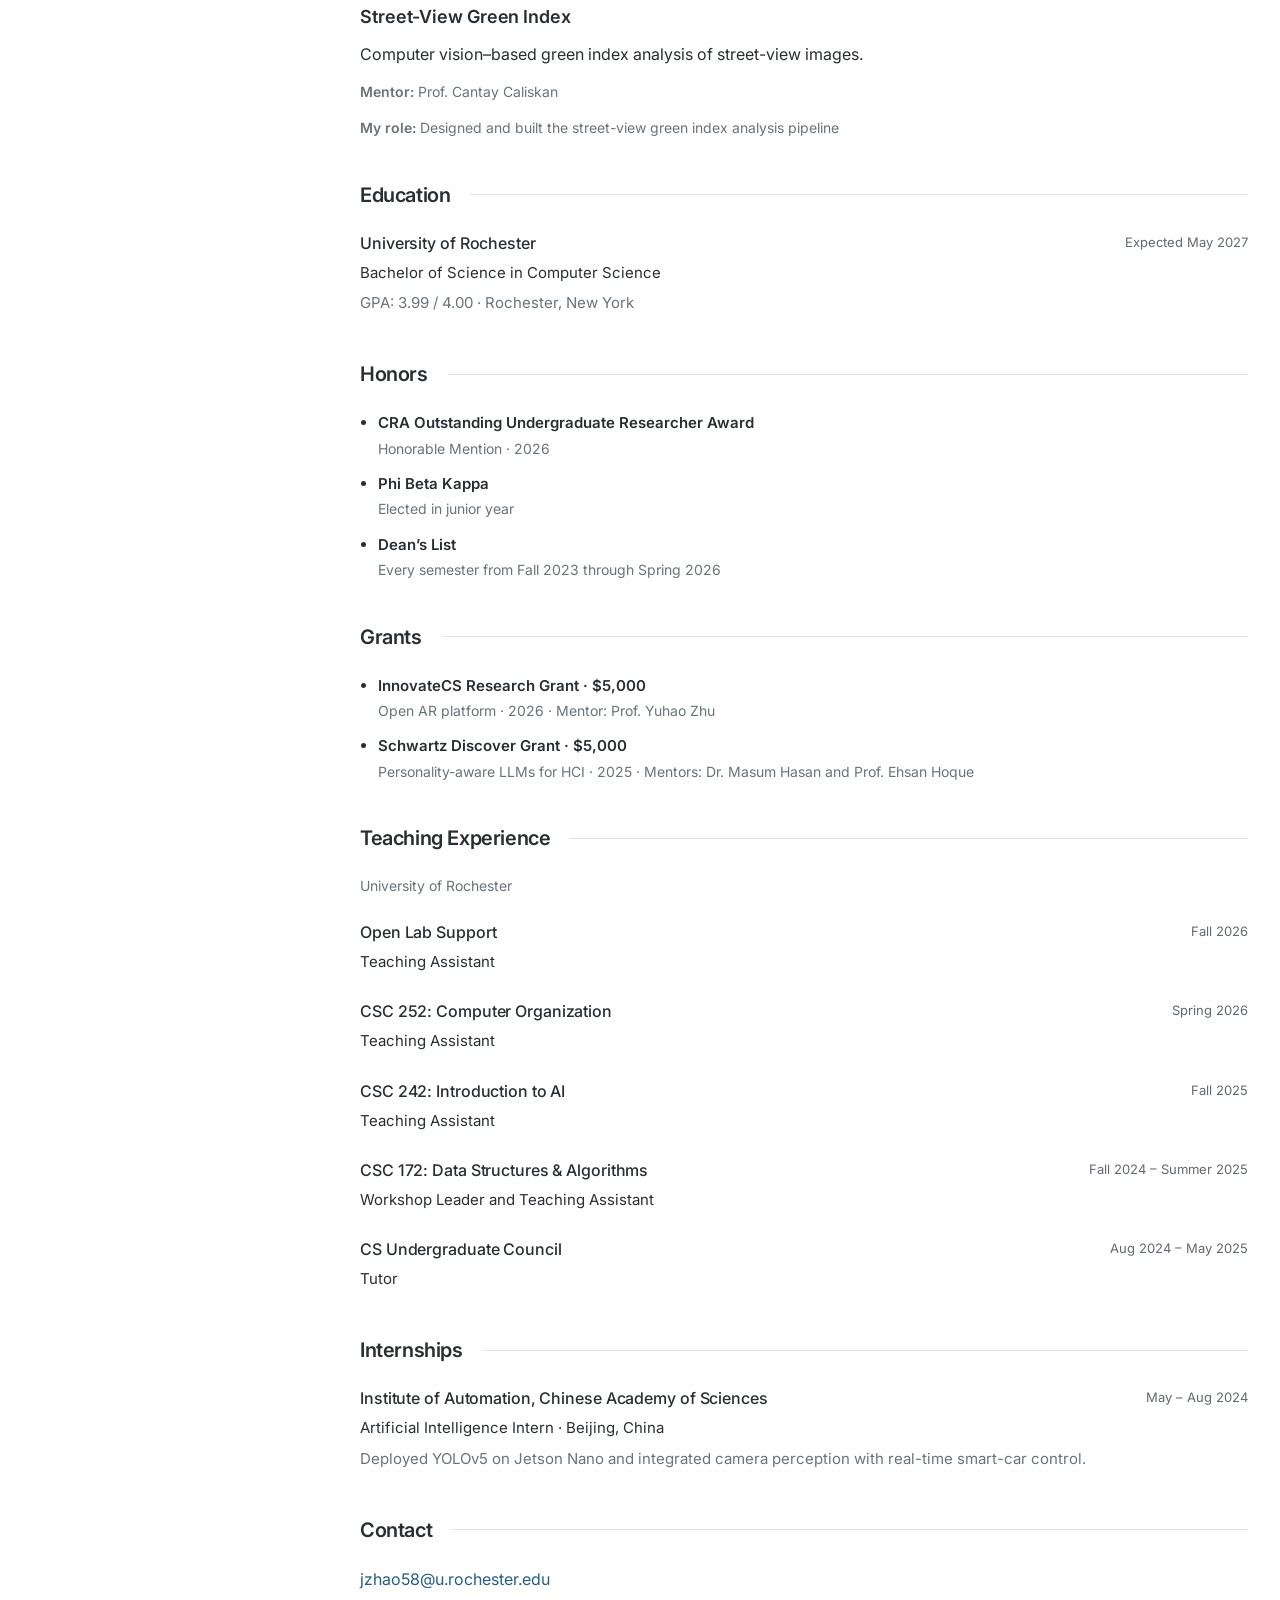
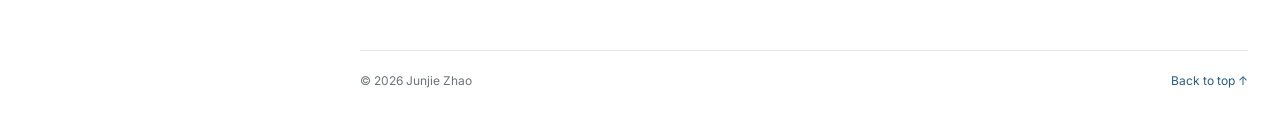
==== commit 7e18ccdf: "update" ====
--- a/index.html
+++ b/index.html
@@ -1,7 +1,7 @@
-<!doctype html><html lang="en"><head><meta charset="utf-8"><script src="assets/js/page-start.js?v=about-start"></script><meta name="viewport" content="width=device-width,initial-scale=1"><title>Junjie Zhao | Computer Science</title><meta name="description" content="Junjie Zhao, Computer Science undergraduate at the University of Rochester. Research in XR systems, human–AI interaction, and computer vision."><link rel="icon" type="image/x-icon" sizes="16x16 32x32 48x48" href="favicon.ico?v=roof-1"><link rel="icon" type="image/png" sizes="32x32" href="assets/images/roof-icon-32.png?v=roof-1"><link rel="apple-touch-icon" sizes="180x180" href="assets/images/apple-touch-icon.png?v=roof-1"><link rel="preconnect" href="https://fonts.googleapis.com"><link rel="preconnect" href="https://fonts.gstatic.com" crossorigin><link href="https://fonts.googleapis.com/css2?family=Inter:wght@400;500;600&amp;display=swap" rel="stylesheet"><link rel="stylesheet" href="assets/css/style.css?v=larger-portrait"><script src="assets/js/sidebar.js" defer></script></head><body><a class="skip-link" href="#main">Skip to content</a><div class="page"><main id="main" class="scholar-layout">
+<!doctype html><html lang="en"><head><meta charset="utf-8"><script src="assets/js/page-start.js?v=about-start"></script><meta name="viewport" content="width=device-width,initial-scale=1"><title>Junjie Zhao | Computer Science</title><meta name="description" content="Junjie Zhao, Computer Science undergraduate at the University of Rochester. Research in XR systems, human–AI interaction, and computer vision."><link rel="icon" type="image/x-icon" sizes="16x16 32x32 48x48" href="favicon.ico?v=roof-1"><link rel="icon" type="image/png" sizes="32x32" href="assets/images/roof-icon-32.png?v=roof-1"><link rel="apple-touch-icon" sizes="180x180" href="assets/images/apple-touch-icon.png?v=roof-1"><link rel="preconnect" href="https://fonts.googleapis.com"><link rel="preconnect" href="https://fonts.gstatic.com" crossorigin><link href="https://fonts.googleapis.com/css2?family=Inter:wght@400;500;600&amp;display=swap" rel="stylesheet"><link rel="stylesheet" href="assets/css/style.css?v=stable-sidebar"><script src="assets/js/sidebar.js?v=stable-sidebar" defer></script></head><body><a class="skip-link" href="#main">Skip to content</a><div class="page"><main id="main" class="scholar-layout">
 <aside class="identity" aria-label="Profile">
  <a class="identity-image" href="#about"><img src="assets/images/junjie-zhao.jpg" alt="Junjie Zhao" width="240" height="240"></a>
- <h1>Junjie Zhao</h1><p class="identity-role">Computer Science Undergraduate</p>
+ <h1>Junjie Zhao</h1>
  <p class="identity-place">University of Rochester<br>Rochester, New York</p>
  <nav class="rail-navigation" aria-label="Page sections">
    <a href="#about">About</a>
@@ -11,7 +11,7 @@
    <a href="assets/Junjie-Zhao-CV.pdf" target="_blank" rel="noopener noreferrer">CV ↗</a>
  </nav>
  <div class="identity-contact"><a href="mailto:jzhao58@u.rochester.edu">Email</a><a href="https://scholar.google.com/citations?user=uCZuYrAAAAAJ" aria-label="Google Scholar profile">Scholar ↗</a><a href="https://github.com/Junjie31415926">GitHub ↗</a><a href="https://www.linkedin.com/in/junjie-zhao-53808228b/">LinkedIn ↗</a></div>
-</aside><div class="scholar-content"><div class="intro" id="about"><h2>About me</h2><p>I’m a final-year Computer Science undergraduate at the <strong>University of Rochester</strong>, where I work on XR systems, human–AI interaction, and computer vision.</p><p>At Horizon Lab, I lead an open wireless varifocal AR platform with Prof. Yuhao Zhu. Previously, I worked with Dr. Masum Hasan and Prof. Ehsan Hoque in the ROC-HCI LAB on human-like conversational AI.</p><p class="application">Seeking MS / PhD opportunities · Graduating May 2027</p></div><section id="research" aria-labelledby="research-heading">
+</aside><div class="scholar-content"><div class="intro" id="about"><h2>About me</h2><p>I’m a final-year Computer Science undergraduate at the University of Rochester, where I work on XR systems, human–AI interaction, and computer vision.</p><p>At Horizon Lab, I lead the project on an open AR platform for research with Prof. Yuhao Zhu. Previously, I worked with Dr. Masum Hasan and Prof. Ehsan Hoque at ROC-HCI Lab on SOPHIE-LLM, a project focused on human-like conversational AI.</p><p class="application">Seeking MS / PhD opportunities · Graduating May 2027</p></div><section id="research" aria-labelledby="research-heading">
           <div class="section-heading"><h2 id="research-heading">Research Interests</h2></div>
           <div class="interests">
             <article><h3>XR &amp; wearable systems</h3><p>End-to-end AR platforms, sensing and rendering pipelines, and optical system design.</p></article>
--- a/assets/css/style.css
+++ b/assets/css/style.css
@@ -14,7 +14,7 @@
 @media(prefers-reduced-motion:reduce){*{animation:none!important;transition:none!important;scroll-behavior:auto!important}}
 @media print{.page{max-width:none;padding:0}body{font-size:11pt}.profile-rail{position:static}.skip-link,nav,.rail-navigation{display:none}.publication,.project{break-inside:avoid}a{color:inherit}footer{margin-top:20px}}
 
-.page{max-width:1280px;padding:0 32px}.scholar-layout{display:grid;grid-template-columns:280px minmax(0,1fr);gap:0}
+.page{max-width:1280px;padding:0 32px}.scholar-layout{--sidebar-width:280px;display:grid;grid-template-columns:var(--sidebar-width) minmax(0,1fr);gap:0}
 .identity{align-self:start;position:sticky;top:var(--sidebar-offset,24px);margin-top:48px;padding:0 32px 24px 0;max-height:none;overflow:visible;border-right:1px solid var(--line)}
 .identity-image{display:block;width:240px;max-width:100%;margin-bottom:20px}.identity-image img{width:100%;height:auto;aspect-ratio:1;object-fit:cover;border-radius:4px}
 .identity h1{font:600 32px/1.2 var(--font-sans);letter-spacing:-.8px;margin:0 0 8px}
@@ -22,7 +22,7 @@
 .rail-navigation{display:flex;flex-direction:column;gap:3px;font-size:15px;margin:0}.rail-navigation a{padding:5px 0;color:#51565d}
 .rail-navigation a:hover{color:var(--accent)}.beyond{border-top:1px solid var(--line);padding-top:20px;margin-top:8px}.beyond>span{display:block;font-size:12px;letter-spacing:0;text-transform:none;color:#687078;margin-bottom:10px}.beyond>a{display:flex;justify-content:space-between;font-size:14px;color:var(--accent)}
 .identity-contact{display:grid;grid-template-columns:repeat(2,max-content);gap:8px 18px;margin-top:22px;font-size:14px}.identity-small{font-size:12px;color:#6a7179;margin:11px 0 0}
-.scholar-content{padding:48px 0 0 48px;min-width:0}.scholar-content .intro{margin-bottom:28px}.scholar-content .intro>h2{font:600 24px/1.35 var(--font-sans);letter-spacing:-.5px;margin-bottom:21px}.scholar-content .intro>p{font-size:16px;line-height:1.75;margin-bottom:13px}.scholar-content .intro .application{font-size:14px;margin-top:18px;color:var(--accent)}
+.scholar-content{grid-column:2;padding:48px 0 0 48px;min-width:0}.scholar-content .intro{margin-bottom:28px}.scholar-content .intro>h2{font:600 24px/1.35 var(--font-sans);letter-spacing:-.5px;margin-bottom:21px}.scholar-content .intro>p{font-size:16px;line-height:1.75;margin-bottom:13px}.scholar-content .intro .application{font-size:14px;margin-top:18px;color:var(--accent)}
 .scholar-content section{margin-top:40px}.section-heading{margin-bottom:22px;display:flex;align-items:center;gap:20px}.section-heading:after{content:"";height:1px;background:var(--line);flex:1}.section-heading h2{font:600 20px/1.4 var(--font-sans);text-transform:none;letter-spacing:-.4px;color:var(--ink)}
 #research .interests{display:flex;flex-wrap:wrap;gap:7px}#research .interests article{border:1px solid var(--line);padding:5px 10px;border-radius:3px}#research .interests h3{font:400 13px/1.5 var(--font-sans);margin:0}#research .interests p{display:none}#research{margin-top:22px}
  .news-list li{grid-template-columns:76px minmax(0,1fr);gap:14px;margin-bottom:10px}.news-list time{font-size:13px;line-height:1.8}.news-list p{font-size:15px;line-height:1.8}.news-list strong{font-weight:500}
@@ -30,7 +30,7 @@
 .publication .paper-figure{grid-column:1;grid-row:1/3;align-self:stretch;display:flex;flex-direction:column;min-height:0;margin:0}.paper-figure>a{position:relative;display:block;flex:1;min-height:140px;background:white;border:1px solid var(--line);border-radius:3px}.paper-figure img{position:absolute;inset:8px;width:calc(100% - 16px);height:calc(100% - 16px);object-fit:contain}.paper-figure figcaption{flex:none;font-size:11px;line-height:1.5;margin-top:7px;color:var(--muted)}.paper-figure figcaption a{color:var(--muted)}
 .publication .pub-meta{grid-column:2;display:flex;flex-wrap:wrap;gap:7px;font-size:13px;font-weight:500;line-height:1.6;margin:0 0 7px}.publication .pub-content{grid-column:2}.publication h3,.publication h3 a{font:600 18px/1.5 var(--font-sans);color:var(--ink);text-decoration:none}.publication h3 a:hover{text-decoration:underline;text-decoration-thickness:1px}.publication h3{margin-bottom:9px}.authors{font-size:14px;line-height:1.8}.pub-summary{font-size:14px;line-height:1.75;margin-top:7px}.paper-details{gap:14px;margin-top:9px}.paper-details>a{padding:3px 0}.paper-details a,.paper-details summary{font-size:13px}
 .project h3{font:600 18px/1.5 var(--font-sans)}.project p{font-size:16px;line-height:1.75}.project .project-role{font-size:14px}.project .project-footnote{font-size:13px}.small-label{font-size:12px;letter-spacing:.01em}.tags{font-size:13px;gap:14px}.project summary{font-size:14px}.education-row h3{font:500 16px/1.5 var(--font-sans)}.education-row p,.recognition-list{font-size:15px;line-height:1.75}.education-row{gap:14px}.education-year{font-size:13px}.recognition-list span{font-size:14px}.experience-note{font-size:14px}.scholar-content #contact p{font-size:15px}.contact-actions{font-size:16px}.page>footer{margin:42px 0 0 328px;padding:20px 0 26px;font-size:12px}
-@media(max-width:1000px){.scholar-layout{grid-template-columns:250px minmax(0,1fr)}.identity{padding-right:28px}.scholar-content{padding-left:32px}.publication{grid-template-columns:minmax(168px,32%) minmax(0,1fr);gap:0 20px}.page>footer{margin-left:282px}.education-row{display:block}}
+@media(max-width:1000px){.scholar-layout{--sidebar-width:250px;grid-template-columns:var(--sidebar-width) minmax(0,1fr)}.identity{padding-right:28px}.scholar-content{padding-left:32px}.publication{grid-template-columns:minmax(168px,32%) minmax(0,1fr);gap:0 20px}.page>footer{margin-left:282px}.education-row{display:block}}
 @media(max-width:820px){.page{padding:0 24px}.scholar-layout{display:block}.identity{position:static;top:auto;margin-top:0;max-height:none;padding:30px 0 24px;border-right:0;border-bottom:1px solid var(--line)}.identity-image{float:right;width:128px;margin:0 0 18px 20px}.identity-image img{width:100%;height:auto}.identity h1{font-size:32px}.identity-place{margin-bottom:18px}.rail-navigation{clear:both;flex-direction:row;flex-wrap:wrap;gap:5px 19px;margin:0}.beyond{padding:15px 0 0;margin:13px 0 0;display:flex;align-items:baseline;gap:20px}.beyond>span{margin:0}.beyond>a{gap:20px}.identity-contact{margin-top:15px}.identity-small{display:none}.scholar-content{padding:29px 0 0}.scholar-content .intro>h2{font-size:24px}.scholar-content .intro>p{font-size:16px}.page>footer{margin:35px 0 0}.publication{grid-template-columns:minmax(180px,32%) minmax(0,1fr)}}
 @media(max-width:440px){.page{padding:0 20px}.publication{grid-template-columns:1fr}.publication .paper-figure{grid-column:1;grid-row:auto;width:100%;margin-bottom:14px}.paper-figure>a{max-width:none;min-height:0}.paper-figure figcaption{font-size:11px}.publication .pub-meta,.publication .pub-content{grid-column:1}.publication h3,.publication h3 a{font-size:18px}.authors{font-size:14px}.identity-role{max-width:170px}.news-list li{grid-template-columns:70px minmax(0,1fr);gap:10px}}
 @media print{.identity{position:static;top:auto;margin-top:0;max-height:none}.scholar-layout{grid-template-columns:170px 1fr}.scholar-content{padding:0 0 0 25px}.identity{padding-top:0}.paper-figure{break-inside:avoid}.page>footer{margin-left:0}}
@@ -75,3 +75,8 @@
  .photo-top nav{gap:8px 18px}
  .page>footer{flex-wrap:wrap}
 }
+
+/* A fully visible desktop profile stays in one place, including near the footer. */
+@media screen and (min-width:821px){
+ .identity.is-fixed{position:fixed;top:48px;left:var(--sidebar-left,auto);width:var(--sidebar-width);margin-top:0}
+}
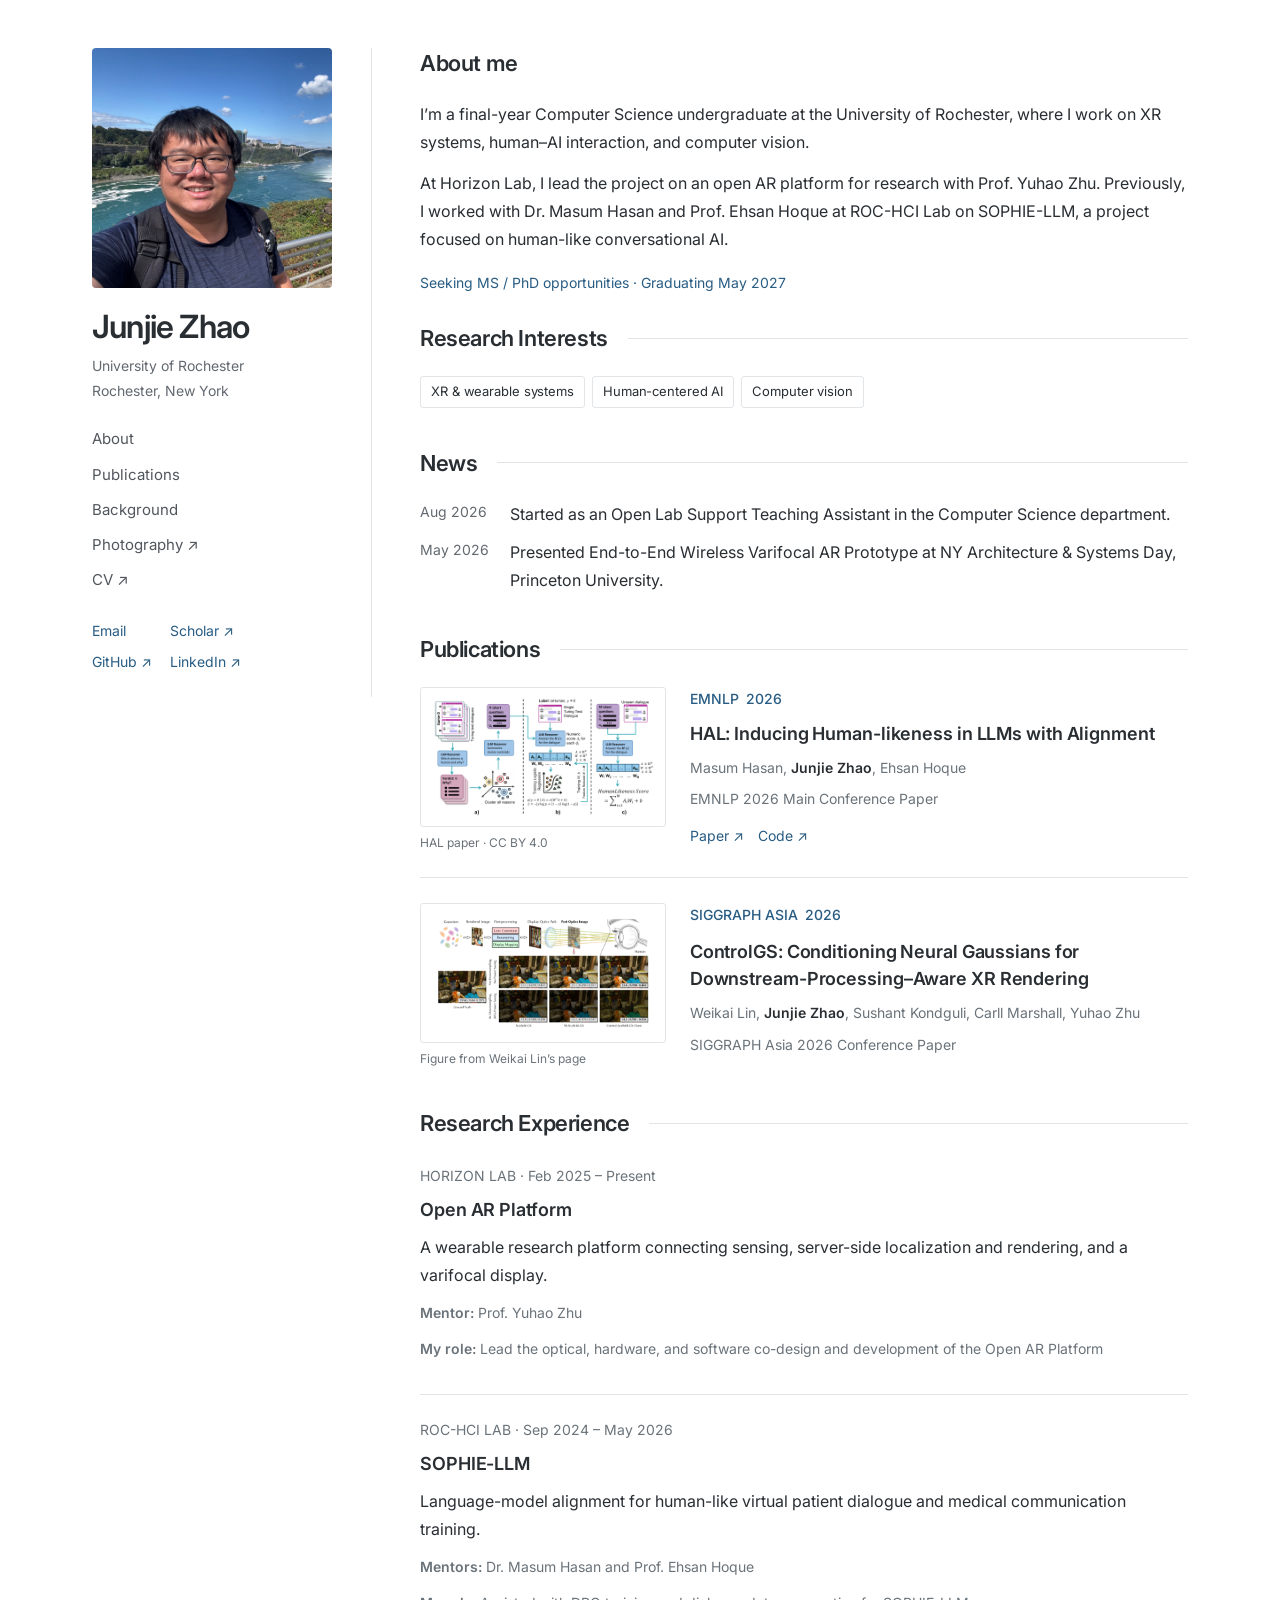
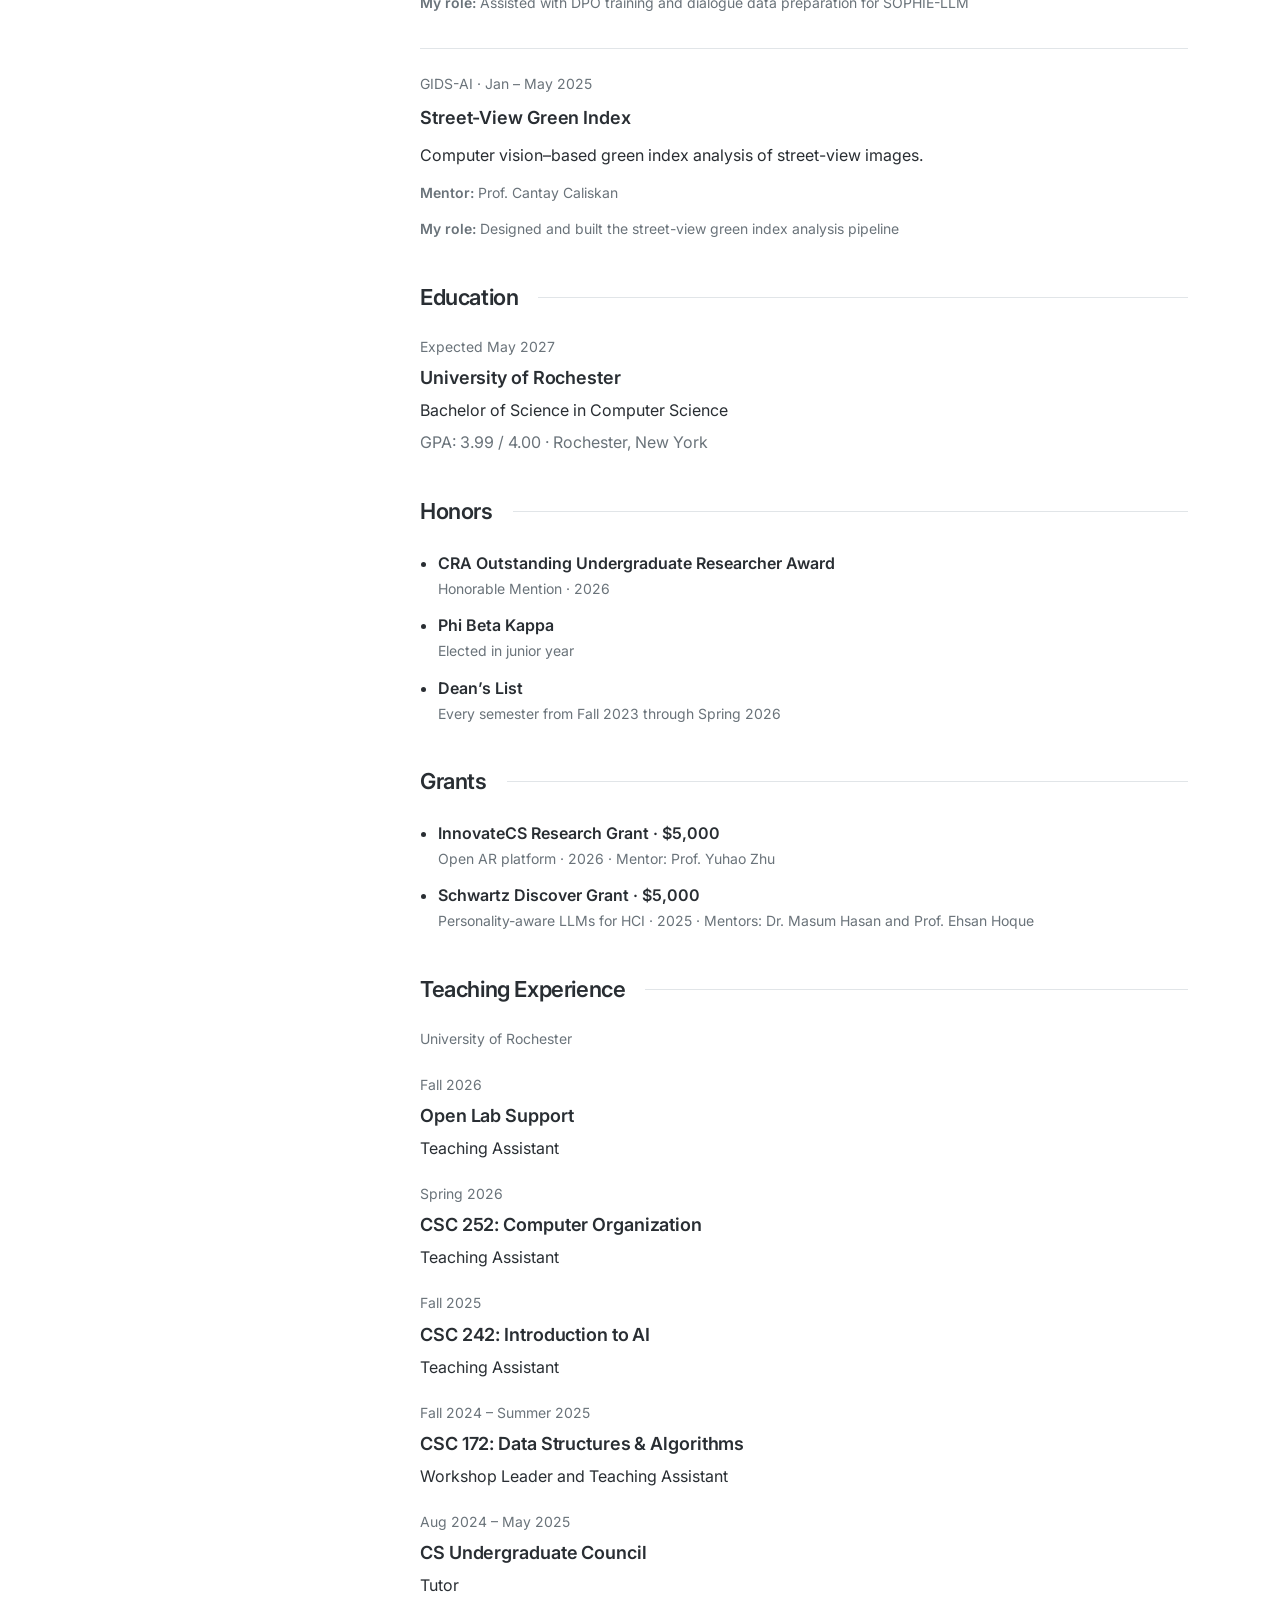
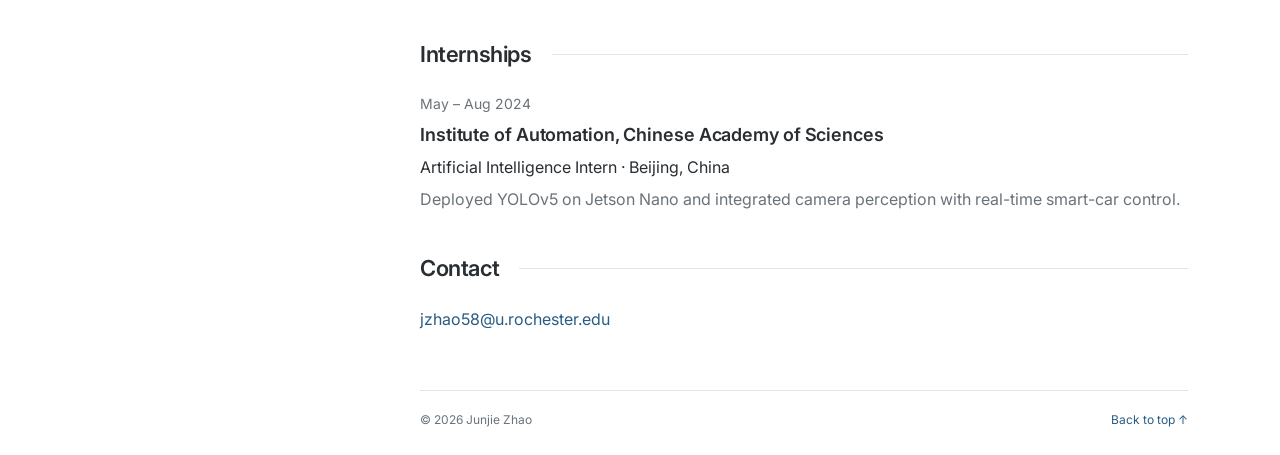
==== commit ae7d78e0: "update" ====
--- a/index.html
+++ b/index.html
@@ -1,4 +1,4 @@
-<!doctype html><html lang="en"><head><meta charset="utf-8"><script src="assets/js/page-start.js?v=about-start"></script><meta name="viewport" content="width=device-width,initial-scale=1"><title>Junjie Zhao | Computer Science</title><meta name="description" content="Junjie Zhao, Computer Science undergraduate at the University of Rochester. Research in XR systems, human–AI interaction, and computer vision."><link rel="icon" type="image/x-icon" sizes="16x16 32x32 48x48" href="favicon.ico?v=roof-1"><link rel="icon" type="image/png" sizes="32x32" href="assets/images/roof-icon-32.png?v=roof-1"><link rel="apple-touch-icon" sizes="180x180" href="assets/images/apple-touch-icon.png?v=roof-1"><link rel="preconnect" href="https://fonts.googleapis.com"><link rel="preconnect" href="https://fonts.gstatic.com" crossorigin><link href="https://fonts.googleapis.com/css2?family=Inter:wght@400;500;600&amp;display=swap" rel="stylesheet"><link rel="stylesheet" href="assets/css/style.css?v=stable-sidebar"><script src="assets/js/sidebar.js?v=stable-sidebar" defer></script></head><body><a class="skip-link" href="#main">Skip to content</a><div class="page"><main id="main" class="scholar-layout">
+<!doctype html><html lang="en"><head><meta charset="utf-8"><script src="assets/js/page-start.js?v=about-start"></script><meta name="viewport" content="width=device-width,initial-scale=1"><title>Junjie Zhao | Computer Science</title><meta name="description" content="Junjie Zhao, Computer Science undergraduate at the University of Rochester. Research in XR systems, human–AI interaction, and computer vision."><link rel="icon" type="image/x-icon" sizes="16x16 32x32 48x48" href="favicon.ico?v=roof-1"><link rel="icon" type="image/png" sizes="32x32" href="assets/images/roof-icon-32.png?v=roof-1"><link rel="apple-touch-icon" sizes="180x180" href="assets/images/apple-touch-icon.png?v=roof-1"><link rel="preconnect" href="https://fonts.googleapis.com"><link rel="preconnect" href="https://fonts.gstatic.com" crossorigin><link href="https://fonts.googleapis.com/css2?family=Inter:wght@400;500;600&amp;display=swap" rel="stylesheet"><link rel="stylesheet" href="assets/css/style.css?v=type-and-dates"><script src="assets/js/sidebar.js?v=stable-sidebar" defer></script></head><body><a class="skip-link" href="#main">Skip to content</a><div class="page"><main id="main" class="scholar-layout">
 <aside class="identity" aria-label="Profile">
  <a class="identity-image" href="#about"><img src="assets/images/junjie-zhao.jpg" alt="Junjie Zhao" width="240" height="240"></a>
  <h1>Junjie Zhao</h1>
@@ -54,21 +54,21 @@
           <div class="section-heading"><h2 id="research-experience-heading">Research Experience</h2></div>
           <div class="projects-grid">
             <article class="project project-featured" id="project-ar">
-              <div class="project-top"><span class="small-label">HORIZON LAB · FEB 2025 – PRESENT</span></div>
+              <div class="project-top"><span class="small-label">HORIZON LAB · Feb 2025 – Present</span></div>
               <h3>Open AR Platform</h3>
               <p>A wearable research platform connecting sensing, server-side localization and rendering, and a varifocal display.</p>
               <p class="project-role"><strong>Mentor:</strong> Prof. Yuhao Zhu</p>
               <p class="project-role"><strong>My role:</strong> Lead the optical, hardware, and software co-design and development of the Open AR Platform</p>
             </article>
             <article class="project" id="project-hal">
-              <div class="project-top"><span class="small-label">ROC-HCI LAB · SEP 2024 – MAY 2026</span></div>
+              <div class="project-top"><span class="small-label">ROC-HCI LAB · Sep 2024 – May 2026</span></div>
               <h3>SOPHIE-LLM</h3>
               <p>Language-model alignment for human-like virtual patient dialogue and medical communication training.</p>
               <p class="project-role"><strong>Mentors:</strong> Dr. Masum Hasan and Prof. Ehsan Hoque</p>
               <p class="project-role"><strong>My role:</strong> Assisted with DPO training and dialogue data preparation for SOPHIE-LLM</p>
             </article>
             <article class="project" id="project-devise">
-              <div class="project-top"><span class="small-label">GIDS-AI · JAN – MAY 2025</span></div>
+              <div class="project-top"><span class="small-label">GIDS-AI · Jan – May 2025</span></div>
               <h3>Street-View Green Index</h3>
               <p>Computer vision–based green index analysis of street-view images.</p>
               <p class="project-role"><strong>Mentor:</strong> Prof. Cantay Caliskan</p>
@@ -77,7 +77,7 @@
           </div>
         </section><section id="education" aria-labelledby="education-heading">
           <div class="section-heading"><h2 id="education-heading">Education</h2></div>
-          <div class="education-row"><div><h3>University of Rochester</h3><p>Bachelor of Science in Computer Science</p><p class="muted">GPA: 3.99 / 4.00 · Rochester, New York</p></div><span class="education-year">Expected May 2027</span></div>
+          <div class="education-row"><div><p class="entry-meta">Expected May 2027</p><h3>University of Rochester</h3><p>Bachelor of Science in Computer Science</p><p class="muted">GPA: 3.99 / 4.00 · Rochester, New York</p></div></div>
         </section>
         <section id="honors" aria-labelledby="honors-heading">
           <div class="section-heading"><h2 id="honors-heading">Honors</h2></div>
@@ -89,15 +89,15 @@
         </section><section id="teaching-experience" aria-labelledby="teaching-experience-heading">
           <div class="section-heading"><h2 id="teaching-experience-heading">Teaching Experience</h2></div>
           <p class="experience-institution">University of Rochester</p>
-          <div class="education-row"><div><h3>Open Lab Support</h3><p>Teaching Assistant</p></div><span class="education-year">Fall 2026</span></div>
-          <div class="education-row"><div><h3>CSC 252: Computer Organization</h3><p>Teaching Assistant</p></div><span class="education-year">Spring 2026</span></div>
-          <div class="education-row"><div><h3>CSC 242: Introduction to AI</h3><p>Teaching Assistant</p></div><span class="education-year">Fall 2025</span></div>
-          <div class="education-row"><div><h3>CSC 172: Data Structures &amp; Algorithms</h3><p>Workshop Leader and Teaching Assistant</p></div><span class="education-year">Fall 2024 – Summer 2025</span></div>
-          <div class="education-row"><div><h3>CS Undergraduate Council</h3><p>Tutor</p></div><span class="education-year">Aug 2024 – May 2025</span></div>
+          <div class="education-row"><div><p class="entry-meta">Fall 2026</p><h3>Open Lab Support</h3><p>Teaching Assistant</p></div></div>
+          <div class="education-row"><div><p class="entry-meta">Spring 2026</p><h3>CSC 252: Computer Organization</h3><p>Teaching Assistant</p></div></div>
+          <div class="education-row"><div><p class="entry-meta">Fall 2025</p><h3>CSC 242: Introduction to AI</h3><p>Teaching Assistant</p></div></div>
+          <div class="education-row"><div><p class="entry-meta">Fall 2024 – Summer 2025</p><h3>CSC 172: Data Structures &amp; Algorithms</h3><p>Workshop Leader and Teaching Assistant</p></div></div>
+          <div class="education-row"><div><p class="entry-meta">Aug 2024 – May 2025</p><h3>CS Undergraduate Council</h3><p>Tutor</p></div></div>
         </section>
         <section id="internships" aria-labelledby="internships-heading">
           <div class="section-heading"><h2 id="internships-heading">Internships</h2></div>
-          <div class="education-row"><div><h3>Institute of Automation, Chinese Academy of Sciences</h3><p>Artificial Intelligence Intern · Beijing, China</p><p class="muted">Deployed YOLOv5 on Jetson Nano and integrated camera perception with real-time smart-car control.</p></div><span class="education-year">May – Aug 2024</span></div>
+          <div class="education-row"><div><p class="entry-meta">May – Aug 2024</p><h3>Institute of Automation, Chinese Academy of Sciences</h3><p>Artificial Intelligence Intern · Beijing, China</p><p class="muted">Deployed YOLOv5 on Jetson Nano and integrated camera perception with real-time smart-car control.</p></div></div>
         </section><section id="contact" aria-labelledby="contact-heading">
           <div class="section-heading"><h2 id="contact-heading">Contact</h2></div>
           <div class="contact-actions"><a class="email-link" href="mailto:jzhao58@u.rochester.edu">jzhao58@u.rochester.edu</a></div>
--- a/assets/css/style.css
+++ b/assets/css/style.css
@@ -1,5 +1,5 @@
 :root{--font-sans:"Inter",-apple-system,BlinkMacSystemFont,"Segoe UI",Arial,sans-serif}
-[hidden]{display:none!important}*{box-sizing:border-box}html{scroll-padding-top:24px}body{--bg:#fff;--ink:#292e33;--muted:#6a737a;--line:#e1e5e8;--accent:#285c83;margin:0;background:var(--bg);color:var(--ink);font:16px/1.7 -apple-system,BlinkMacSystemFont,"Segoe UI",Arial,sans-serif;-webkit-font-smoothing:antialiased}.page{max-width:1000px;margin:auto;padding:42px 45px}h1,h2,h3{line-height:1.35;margin:0;font-weight:500}h1{font-size:36px;letter-spacing:-1px}h2{font-size:23px;letter-spacing:-.4px}h3{font-size:17px;letter-spacing:-.1px}a{color:var(--accent);text-decoration:none;text-underline-offset:4px}a:hover{text-decoration:underline}:focus-visible{outline:2px solid var(--accent);outline-offset:4px}p{margin:0 0 14px}strong{font-weight:600}img{max-width:100%;height:auto;display:block}.portrait{width:120px;height:120px;object-fit:cover;border-radius:50%;background:#f5f6f7}.intro{margin:0 0 32px}.intro h1{margin-bottom:5px}.affiliation{font-size:14px;color:var(--muted);margin-bottom:21px}.application{font-size:14px;color:var(--accent);margin-top:18px}.links,nav{display:flex;gap:22px;flex-wrap:wrap;font-size:14px}.links{margin-top:20px}nav a{color:var(--muted)}.top{display:flex;justify-content:space-between;align-items:baseline;gap:25px;padding-bottom:22px;margin-bottom:30px;border-bottom:1px solid var(--line)}.top>a{font-size:22px;color:var(--ink);font-weight:500}.top nav{font-size:14px;gap:20px}.intro-copy{min-width:0}section{margin-top:35px;min-width:0}.section-heading{display:flex;align-items:baseline;justify-content:space-between;gap:18px;margin-bottom:19px}.section-meta,.section-caption{display:none}.publication{margin:0 0 25px}.publication:last-child{margin-bottom:0}.pub-meta{display:flex;gap:10px;font-size:12px;color:var(--accent);margin-bottom:6px}.publication h3{font-size:17px;font-weight:500;line-height:1.5;margin-bottom:6px}.publication h3 a{color:var(--accent)}.authors{font-size:14px;margin-bottom:3px;color:var(--muted)}.authors strong{color:var(--ink)}.pub-summary{font-size:14px;margin-bottom:6px;color:var(--muted)}.paper-details{display:flex;flex-wrap:wrap;gap:18px;font-size:14px;margin-top:7px}.paper-details details{max-width:100%}.paper-details details[open]{flex-basis:100%}summary{color:var(--accent);cursor:pointer;font-size:14px}pre{background:#f7f8f9;border:1px solid var(--line);padding:16px;overflow:auto;font:12px/1.65 ui-monospace,monospace;max-width:100%}.interests{display:grid;grid-template-columns:repeat(3,minmax(0,1fr));gap:22px}.interests h3{font-size:15px;margin-bottom:7px}.interests p{font-size:14px;color:var(--muted);margin:0}.news-list{list-style:none;padding:0;margin:0}.news-list li{display:grid;grid-template-columns:80px 1fr;gap:15px;margin-bottom:10px}.news-list time{font-size:12px;line-height:2;color:var(--muted)}.news-list p{font-size:14px;margin:0}.project{padding:20px 0;border-top:1px solid var(--line)}.project:first-child{border:0;padding-top:0}.project:last-child{padding-bottom:0}.small-label{font-size:12px;color:var(--muted)}.project h3{margin:7px 0 10px}.project p{margin-bottom:12px}.project-role{font-size:14px;color:var(--muted)}.project-footnote{font-size:13px;color:var(--muted);margin-top:12px}.project details p{margin-top:12px}.tags{display:flex;flex-wrap:wrap;gap:14px;color:var(--muted);font-size:12px;margin-bottom:12px}.text-link{display:inline-block;font-size:14px;margin-top:10px}.education-row{display:flex;justify-content:space-between;align-items:start;gap:25px;margin:0 0 22px}.education-row h3{margin-bottom:5px}.education-row p{font-size:14px;margin-bottom:4px}.education-year{font-size:13px;color:var(--muted);white-space:nowrap}.recognition-list{font-size:14px;padding-left:18px;margin:15px 0 0}.recognition-list li{margin:10px 0}.recognition-list span{display:block;color:var(--muted);font-size:13px}.muted,.experience-note,.contact-address{color:var(--muted)}.experience-note{font-size:14px}.photo-grid{display:grid;grid-template-columns:repeat(3,minmax(0,1fr));gap:18px}.photo{margin:0}.photo img{width:100%;aspect-ratio:1.5;object-fit:cover}.photo-title{display:none}.photo-credit{font-size:12px;color:var(--muted)}.photo figcaption{line-height:1.6;margin-top:8px}.gallery-notice,.gallery-note{font-size:12px;color:var(--muted)}.gallery-note{margin-top:15px}.contact-actions{font-size:16px;overflow-wrap:anywhere;margin:15px 0}.contact-address{font-size:14px}footer{display:flex;justify-content:space-between;gap:20px;border-top:1px solid var(--line);margin-top:50px;padding-top:20px;color:var(--muted);font-size:12px}.skip-link{position:absolute;top:-100px;left:15px;background:#fff;z-index:5;padding:8px}.skip-link:focus{top:10px}.mini-label{color:var(--muted);font-size:13px}.divider-nav{border-top:1px solid var(--line);border-bottom:1px solid var(--line);padding:13px 0;margin:26px 0 35px}::selection{background:#d9e7f1;color:#203a50}@media(max-width:760px){.page{padding:26px 24px}.top{flex-direction:column;gap:15px}.top nav{gap:15px}.interests{grid-template-columns:1fr;gap:15px}.education-row{display:block}.education-year{white-space:normal}.photo-grid{gap:12px}.intro h1{font-size:32px}h2{font-size:22px}.links,nav{gap:18px}.news-list li{grid-template-columns:68px minmax(0,1fr);gap:12px}}@media(max-width:450px){.page{padding:23px 20px}.photo-grid{grid-template-columns:1fr}.photo{margin-bottom:12px}.news-list time{font-size:12px}.top nav{font-size:13px}}
+[hidden]{display:none!important}*{box-sizing:border-box}html{scroll-padding-top:24px}body{--bg:#fff;--ink:#292e33;--muted:#6a737a;--line:#e1e5e8;--accent:#285c83;margin:0;background:var(--bg);color:var(--ink);font:16px/1.7 -apple-system,BlinkMacSystemFont,"Segoe UI",Arial,sans-serif;-webkit-font-smoothing:antialiased}.page{max-width:1000px;margin:auto;padding:42px 45px}h1,h2,h3{line-height:1.35;margin:0;font-weight:500}h1{font-size:36px;letter-spacing:-1px}h2{font-size:23px;letter-spacing:-.4px}h3{font-size:17px;letter-spacing:-.1px}a{color:var(--accent);text-decoration:none;text-underline-offset:4px}a:hover{text-decoration:underline}:focus-visible{outline:2px solid var(--accent);outline-offset:4px}p{margin:0 0 14px}strong{font-weight:600}img{max-width:100%;height:auto;display:block}.portrait{width:120px;height:120px;object-fit:cover;border-radius:50%;background:#f5f6f7}.intro{margin:0 0 32px}.intro h1{margin-bottom:5px}.affiliation{font-size:14px;color:var(--muted);margin-bottom:21px}.application{font-size:14px;color:var(--accent);margin-top:18px}.links,nav{display:flex;gap:22px;flex-wrap:wrap;font-size:14px}.links{margin-top:20px}nav a{color:var(--muted)}.top{display:flex;justify-content:space-between;align-items:baseline;gap:25px;padding-bottom:22px;margin-bottom:30px;border-bottom:1px solid var(--line)}.top>a{font-size:22px;color:var(--ink);font-weight:500}.top nav{font-size:14px;gap:20px}.intro-copy{min-width:0}section{margin-top:35px;min-width:0}.section-heading{display:flex;align-items:baseline;justify-content:space-between;gap:18px;margin-bottom:19px}.section-meta,.section-caption{display:none}.publication{margin:0 0 25px}.publication:last-child{margin-bottom:0}.pub-meta{display:flex;gap:10px;font-size:12px;color:var(--accent);margin-bottom:6px}.publication h3{font-size:17px;font-weight:500;line-height:1.5;margin-bottom:6px}.publication h3 a{color:var(--accent)}.authors{font-size:14px;margin-bottom:3px;color:var(--muted)}.authors strong{color:var(--ink)}.pub-summary{font-size:14px;margin-bottom:6px;color:var(--muted)}.paper-details{display:flex;flex-wrap:wrap;gap:18px;font-size:14px;margin-top:7px}.paper-details details{max-width:100%}.paper-details details[open]{flex-basis:100%}summary{color:var(--accent);cursor:pointer;font-size:14px}pre{background:#f7f8f9;border:1px solid var(--line);padding:16px;overflow:auto;font:12px/1.65 ui-monospace,monospace;max-width:100%}.interests{display:grid;grid-template-columns:repeat(3,minmax(0,1fr));gap:22px}.interests h3{font-size:15px;margin-bottom:7px}.interests p{font-size:14px;color:var(--muted);margin:0}.news-list{list-style:none;padding:0;margin:0}.news-list li{display:grid;grid-template-columns:80px 1fr;gap:15px;margin-bottom:10px}.news-list time{font-size:12px;line-height:2;color:var(--muted)}.news-list p{font-size:14px;margin:0}.project{padding:20px 0;border-top:1px solid var(--line)}.project:first-child{border:0;padding-top:0}.project:last-child{padding-bottom:0}.small-label{font-size:12px;color:var(--muted)}.project h3{margin:7px 0 10px}.project p{margin-bottom:12px}.project-role{font-size:14px;color:var(--muted)}.project-footnote{font-size:13px;color:var(--muted);margin-top:12px}.project details p{margin-top:12px}.tags{display:flex;flex-wrap:wrap;gap:14px;color:var(--muted);font-size:12px;margin-bottom:12px}.text-link{display:inline-block;font-size:14px;margin-top:10px}.education-row{display:block;margin:0 0 22px}.education-row h3{margin-bottom:5px}.education-row p{font-size:14px;margin-bottom:4px}.education-year{font-size:13px;color:var(--muted);white-space:nowrap}.recognition-list{font-size:14px;padding-left:18px;margin:15px 0 0}.recognition-list li{margin:10px 0}.recognition-list span{display:block;color:var(--muted);font-size:13px}.muted,.experience-note,.contact-address{color:var(--muted)}.experience-note{font-size:14px}.photo-grid{display:grid;grid-template-columns:repeat(3,minmax(0,1fr));gap:18px}.photo{margin:0}.photo img{width:100%;aspect-ratio:1.5;object-fit:cover}.photo-title{display:none}.photo-credit{font-size:12px;color:var(--muted)}.photo figcaption{line-height:1.6;margin-top:8px}.gallery-notice,.gallery-note{font-size:12px;color:var(--muted)}.gallery-note{margin-top:15px}.contact-actions{font-size:16px;overflow-wrap:anywhere;margin:15px 0}.contact-address{font-size:14px}footer{display:flex;justify-content:space-between;gap:20px;border-top:1px solid var(--line);margin-top:50px;padding-top:20px;color:var(--muted);font-size:12px}.skip-link{position:absolute;top:-100px;left:15px;background:#fff;z-index:5;padding:8px}.skip-link:focus{top:10px}.mini-label{color:var(--muted);font-size:13px}.divider-nav{border-top:1px solid var(--line);border-bottom:1px solid var(--line);padding:13px 0;margin:26px 0 35px}::selection{background:#d9e7f1;color:#203a50}@media(max-width:760px){.page{padding:26px 24px}.top{flex-direction:column;gap:15px}.top nav{gap:15px}.interests{grid-template-columns:1fr;gap:15px}.education-row{display:block}.education-year{white-space:normal}.photo-grid{gap:12px}.intro h1{font-size:32px}h2{font-size:22px}.links,nav{gap:18px}.news-list li{grid-template-columns:68px minmax(0,1fr);gap:12px}}@media(max-width:450px){.page{padding:23px 20px}.photo-grid{grid-template-columns:1fr}.photo{margin-bottom:12px}.news-list time{font-size:12px}.top nav{font-size:13px}}
 
 /* Quiet typography, keyboard access, and motion that respects system settings. */
 body{font-family:var(--font-sans)}
@@ -14,7 +14,7 @@
 @media(prefers-reduced-motion:reduce){*{animation:none!important;transition:none!important;scroll-behavior:auto!important}}
 @media print{.page{max-width:none;padding:0}body{font-size:11pt}.profile-rail{position:static}.skip-link,nav,.rail-navigation{display:none}.publication,.project{break-inside:avoid}a{color:inherit}footer{margin-top:20px}}
 
-.page{max-width:1280px;padding:0 32px}.scholar-layout{--sidebar-width:280px;display:grid;grid-template-columns:var(--sidebar-width) minmax(0,1fr);gap:0}
+.page{max-width:1160px;padding:0 32px}.scholar-layout{--sidebar-width:280px;display:grid;grid-template-columns:var(--sidebar-width) minmax(0,1fr);gap:0}
 .identity{align-self:start;position:sticky;top:var(--sidebar-offset,24px);margin-top:48px;padding:0 32px 24px 0;max-height:none;overflow:visible;border-right:1px solid var(--line)}
 .identity-image{display:block;width:240px;max-width:100%;margin-bottom:20px}.identity-image img{width:100%;height:auto;aspect-ratio:1;object-fit:cover;border-radius:4px}
 .identity h1{font:600 32px/1.2 var(--font-sans);letter-spacing:-.8px;margin:0 0 8px}
@@ -80,3 +80,25 @@
 @media screen and (min-width:821px){
  .identity.is-fixed{position:fixed;top:48px;left:var(--sidebar-left,auto);width:var(--sidebar-width);margin-top:0}
 }
+
+/* Shared typography scale: name 32, section 22, entry 18, body 16, metadata 14. */
+:root{
+ --type-name:32px;
+ --type-section:22px;
+ --type-entry:18px;
+ --type-body:16px;
+ --type-meta:14px;
+ --type-note:12px;
+}
+body{font-family:var(--font-sans);font-size:var(--type-body);line-height:1.75}
+.identity h1,.photo-intro h1{font:600 var(--type-name)/1.2 var(--font-sans);letter-spacing:-.8px}
+.scholar-content .intro>h2,.section-heading h2{font:600 var(--type-section)/1.4 var(--font-sans);letter-spacing:-.4px}
+.publication h3,.publication h3 a,.project h3,.education-row h3{font:600 var(--type-entry)/1.5 var(--font-sans);letter-spacing:-.1px}
+.scholar-content .intro>p,.project>p,.education-row p,.news-list p,.recognition-list,.scholar-content #contact p,.photo-intro p{font-size:var(--type-body);line-height:1.75}
+.small-label,.education-row .entry-meta{font:400 var(--type-meta)/1.65 var(--font-sans);letter-spacing:0;color:var(--muted)}
+.education-row .entry-meta{margin:0 0 6px}
+.authors,.pub-summary,.project .project-role,.recognition-list span,.experience-institution,.identity-place{font-size:var(--type-meta);line-height:1.75}
+.publication .pub-meta,.news-list time,.paper-details a,.identity-contact,.photo-top nav,.photo-page .photo-title{font-size:var(--type-meta);line-height:1.65}
+.scholar-content .intro .application,.photo-page .gallery-notice{font-size:var(--type-meta);line-height:1.75}
+.paper-figure figcaption,.photo-page .photo-credit,.photo-page .gallery-note,.page>footer{font-size:var(--type-note);line-height:1.5}
+@media(max-width:440px){.identity h1{font-size:30px}}
